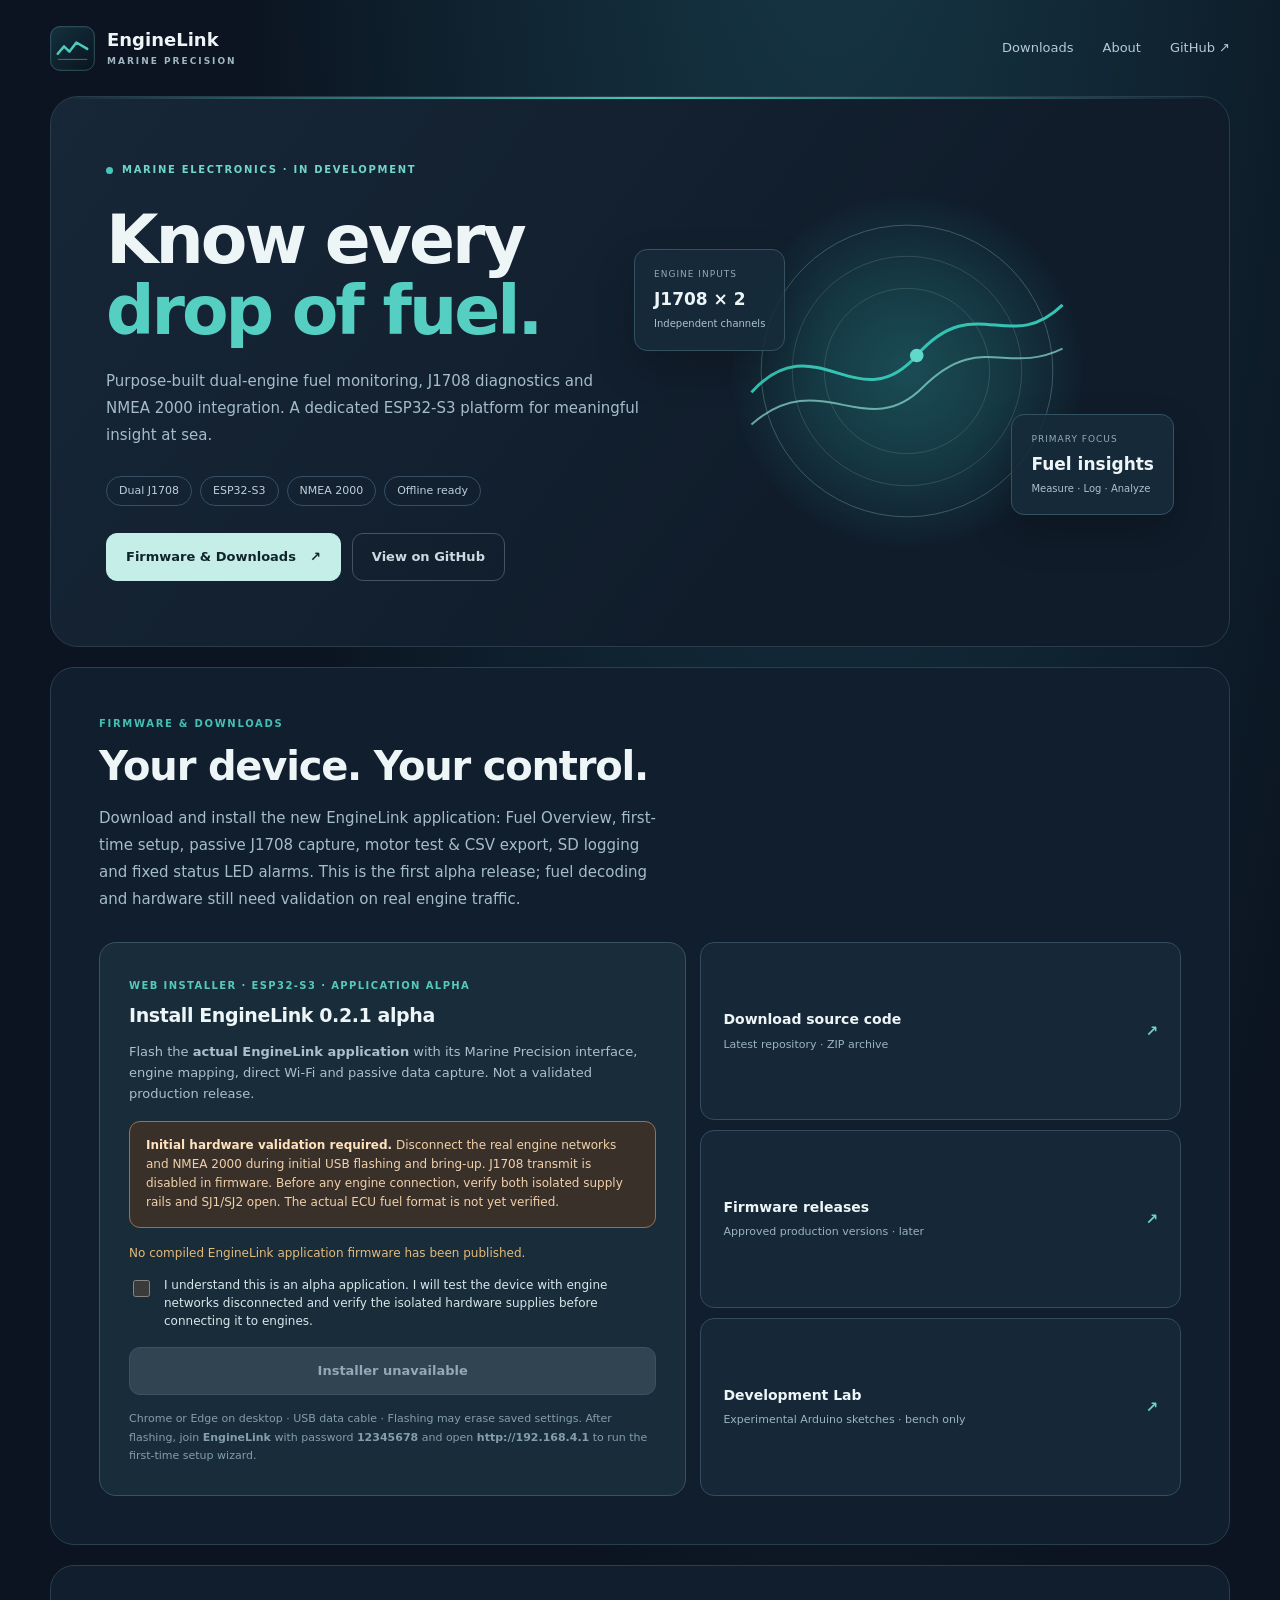
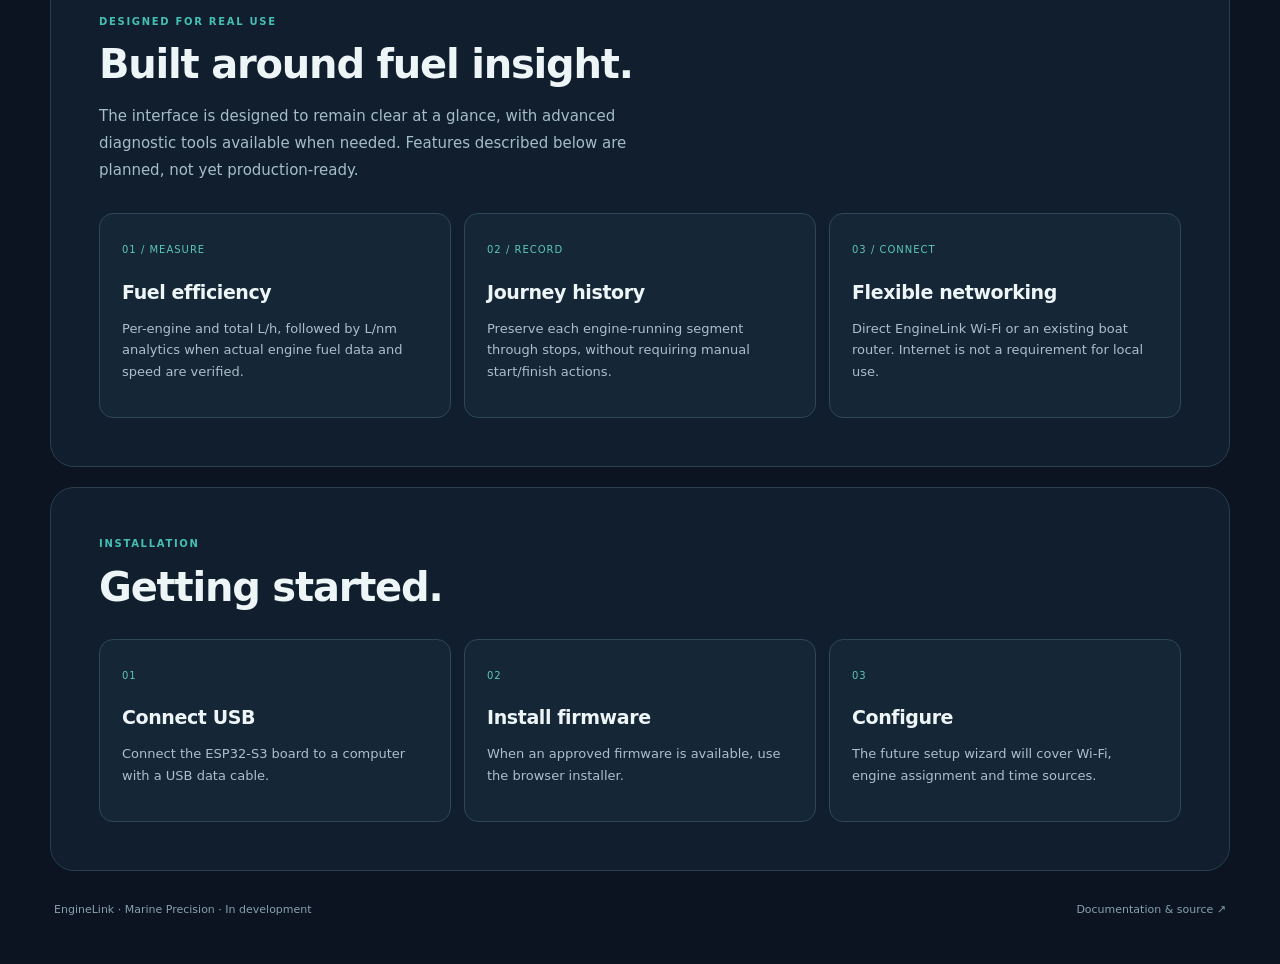
==== site/index.html @ 75b8eb97 "EngineLink 0.2.1-alpha: robustness fixes from code review - PSRAM frame queue (2048) so blocking dow" ====
<!doctype html>
<html lang="en">
<head>
<meta charset="utf-8"><meta name="viewport" content="width=device-width,initial-scale=1">
<meta name="theme-color" content="#0b1420"><meta name="description" content="EngineLink firmware downloads, marine fuel monitoring and J1708 diagnostics.">
<title>EngineLink · Firmware Downloads</title>
<link rel="icon" type="image/svg+xml" href="assets/enginelink-mark.svg">
<link rel="stylesheet" href="styles.css"><script src="app.js" defer></script>
</head>
<body><div class="shell">
<header><a class="brand" href="#home"><img src="assets/enginelink-mark.svg" alt=""><span>EngineLink<small>MARINE PRECISION</small></span></a><nav><a href="#downloads">Downloads</a><a href="#about">About</a><a href="https://github.com/Kaelor9/EngineLink">GitHub ↗</a></nav></header>
<main id="home">
<section class="hero"><div><div class="eyebrow"><span class="dot"></span> MARINE ELECTRONICS · IN DEVELOPMENT</div><h1>Know every<br><em>drop of fuel.</em></h1><p class="lede">Purpose-built dual-engine fuel monitoring, J1708 diagnostics and NMEA 2000 integration. A dedicated ESP32-S3 platform for meaningful insight at sea.</p><div class="pills"><span>Dual J1708</span><span>ESP32-S3</span><span>NMEA 2000</span><span>Offline ready</span></div><div class="actions"><a class="btn primary" href="#downloads">Firmware & Downloads <span>↗</span></a><a class="btn ghost" href="https://github.com/Kaelor9/EngineLink">View on GitHub</a></div></div><div class="visual" aria-hidden="true"><div class="orb"><svg viewBox="0 0 360 360"><circle cx="180" cy="180" r="150" fill="none" stroke="#3e5c67" stroke-width="1"/><circle cx="180" cy="180" r="118" fill="none" stroke="#344f58" stroke-width="1"/><circle cx="180" cy="180" r="85" fill="none" stroke="#34555b" stroke-width="1"/><path d="M20 202 C85 130 130 232 190 164 S285 165 340 112" fill="none" stroke="#35c4b3" stroke-width="3"/><path d="M20 235 C90 173 138 255 196 197 S282 185 340 157" fill="none" stroke="#8edfd2" stroke-width="2" opacity=".7"/><circle cx="190" cy="164" r="7" fill="#61d9ca"/></svg></div><div class="float left"><small>ENGINE INPUTS</small><b>J1708 × 2</b><span>Independent channels</span></div><div class="float right"><small>PRIMARY FOCUS</small><b>Fuel insights</b><span>Measure · Log · Analyze</span></div></div></section>
<section class="panel" id="downloads"><div class="eyebrow plain">FIRMWARE & DOWNLOADS</div><h2>Your device. Your control.</h2><p class="sectiondesc">Download and install the new EngineLink application: Fuel Overview, first-time setup, passive J1708 capture, motor test &amp; CSV export, SD logging and fixed status LED alarms. This is the first alpha release; fuel decoding and hardware still need validation on real engine traffic.</p>
<div class="downloadgrid"><div class="installer"><span class="tiny">WEB INSTALLER · ESP32-S3 · APPLICATION ALPHA</span><h3>Install EngineLink 0.2.1 alpha</h3><p>Flash the <strong>actual EngineLink application</strong> with its Marine Precision interface, engine mapping, direct Wi-Fi and passive data capture. Not a validated production release.</p><div class="warning" role="note"><b>Initial hardware validation required.</b> Disconnect the real engine networks and NMEA 2000 during initial USB flashing and bring-up. J1708 transmit is disabled in firmware. Before any engine connection, verify both isolated supply rails and SJ1/SJ2 open. The actual ECU fuel format is not yet verified.</div><div id="release-status" class="status" role="status">Checking EngineLink application build...</div><label class="confirm"><input type="checkbox" id="accept-risk"><span>I understand this is an alpha application. I will test the device with engine networks disconnected and verify the isolated hardware supplies before connecting it to engines.</span></label><div id="installer-wait"><button class="btn disabled" disabled>Preparing installer</button></div><div id="installer-ready" hidden></div><small class="hint">Chrome or Edge on desktop · USB data cable · Flashing may erase saved settings. After flashing, join <b>EngineLink</b> with password <b>12345678</b> and open <b>http://192.168.4.1</b> to run the first-time setup wizard.</small></div>
<div class="links"><a href="https://github.com/Kaelor9/EngineLink/archive/refs/heads/main.zip"><span><b>Download source code</b><small>Latest repository · ZIP archive</small></span><strong>↗</strong></a><a href="https://github.com/Kaelor9/EngineLink/releases"><span><b>Firmware releases</b><small>Approved production versions · later</small></span><strong>↗</strong></a><a href="https://github.com/Kaelor9/EngineLink/tree/main/experiments"><span><b>Development Lab</b><small>Experimental Arduino sketches · bench only</small></span><strong>↗</strong></a></div></div></section>
<section class="panel" id="about"><div class="eyebrow plain">DESIGNED FOR REAL USE</div><h2>Built around fuel insight.</h2><p class="sectiondesc">The interface is designed to remain clear at a glance, with advanced diagnostic tools available when needed. Features described below are planned, not yet production-ready.</p><div class="cards"><article><small>01 / MEASURE</small><h3>Fuel efficiency</h3><p>Per-engine and total L/h, followed by L/nm analytics when actual engine fuel data and speed are verified.</p></article><article><small>02 / RECORD</small><h3>Journey history</h3><p>Preserve each engine-running segment through stops, without requiring manual start/finish actions.</p></article><article><small>03 / CONNECT</small><h3>Flexible networking</h3><p>Direct EngineLink Wi-Fi or an existing boat router. Internet is not a requirement for local use.</p></article></div></section>
<section class="panel"><div class="eyebrow plain">INSTALLATION</div><h2>Getting started.</h2><div class="cards"><article><small>01</small><h3>Connect USB</h3><p>Connect the ESP32-S3 board to a computer with a USB data cable.</p></article><article><small>02</small><h3>Install firmware</h3><p>When an approved firmware is available, use the browser installer.</p></article><article><small>03</small><h3>Configure</h3><p>The future setup wizard will cover Wi-Fi, engine assignment and time sources.</p></article></div></section>
</main><footer><span>EngineLink · Marine Precision · In development</span><a href="https://github.com/Kaelor9/EngineLink">Documentation & source ↗</a></footer></div></body></html>
---- site/styles.css ----
:root{color-scheme:dark;--bg:#0b1420;--panel:#142333;--panel2:#17293a;--line:#2a4151;--text:#edf5f7;--dim:#9fb7c3;--teal:#45c8bb}*{box-sizing:border-box}html{scroll-behavior:smooth}body{margin:0;background:radial-gradient(ellipse at 65% -18%,#173a49 0%,transparent 52%),var(--bg);font:15px/1.65 Inter,ui-sans-serif,system-ui,-apple-system,"Segoe UI",Arial,sans-serif;color:var(--text);-webkit-font-smoothing:antialiased}a{color:inherit;text-decoration:none}button{font:inherit}.shell{width:min(1180px,calc(100% - 40px));margin:auto}header{height:96px;display:flex;align-items:center;justify-content:space-between;gap:20px}.brand{display:flex;align-items:center;gap:12px;font-size:18px;font-weight:750;line-height:1.25}.brand img{height:45px;width:45px}.brand small{display:block;color:var(--dim);font-size:9px;letter-spacing:2px;font-weight:600;margin-top:4px}nav{display:flex;gap:29px;color:#b7cad3;font-size:13px}nav a:hover,footer a:hover{color:var(--teal)}.hero{display:grid;grid-template-columns:1fr 1fr;align-items:center;min-height:530px;padding:65px 55px;background:linear-gradient(127deg,#172738 0%,#101c2a 66%);border:1px solid #2a3c4b;border-radius:28px;overflow:hidden;position:relative}.hero:before{content:"";position:absolute;inset:0 0 auto;height:2px;background:linear-gradient(90deg,transparent,#3ec9ba,transparent)}.eyebrow{font-size:10px;letter-spacing:1.7px;font-weight:700;color:#70d6c8;display:flex;align-items:center;gap:9px}.dot{width:7px;height:7px;border-radius:50%;background:var(--teal)}h1{font-size:clamp(45px,5.3vw,68px);line-height:1.05;letter-spacing:-3px;margin:25px 0 22px;font-weight:750}h1 em{font-style:normal;color:#56cfc3}.lede,.sectiondesc{color:#a5bdc9;max-width:560px;line-height:1.8}.pills{display:flex;flex-wrap:wrap;gap:8px;margin:27px 0}.pills span{border:1px solid #345164;border-radius:20px;padding:5px 12px;font-size:11px;color:#bdd1db}.actions{display:flex;flex-wrap:wrap;gap:11px}.btn{display:inline-flex;align-items:center;justify-content:space-between;gap:14px;min-height:47px;padding:12px 19px;border:1px solid #425362;border-radius:11px;font-size:13px;font-weight:750;background:transparent;cursor:pointer}.btn.primary{background:#c5eee8;border-color:#c5eee8;color:#10252b}.btn.ghost{color:#ccdadf}.btn:hover:not(:disabled){filter:brightness(1.1)}.visual{height:400px;position:relative;display:grid;place-items:center}.orb{height:350px;width:350px;border-radius:50%;background:radial-gradient(circle,#1a4c55 0%,#153944 38%,transparent 73%);display:grid;place-items:center}.orb svg{width:100%}.float{position:absolute;padding:17px 19px;background:#172c3bdc;border:1px solid #355262;border-radius:13px;min-width:150px;box-shadow:0 18px 40px #0003}.float small,.float span,.float b{display:block}.float small{font-size:9px;letter-spacing:1px;color:#8faab6}.float b{font-size:17px;margin:3px 0}.float span{font-size:10px;color:#adc2cb}.float.left{top:78px;left:-6px}.float.right{right:0;bottom:56px}.panel{margin-top:20px;background:#101e2d;border:1px solid #2a3e4e;border-radius:24px;padding:48px}.plain{color:#45bfb5}h2{font-size:clamp(29px,3.5vw,40px);line-height:1.2;letter-spacing:-1.2px;margin:10px 0}h3{font-size:19px;line-height:1.25;margin:7px 0 11px;letter-spacing:-.4px}.sectiondesc{margin-bottom:29px}.downloadgrid{display:grid;grid-template-columns:1.1fr .9fr;gap:14px}.installer,.links{min-width:0}.installer{padding:29px;background:#192c3a;border:1px solid #39525f;border-radius:17px}.installer p,.cards p{color:#abc0ca;font-size:13px}.tiny{font-size:10px;color:#56c9bc;letter-spacing:1.4px;font-weight:700}.status{font-size:12px;color:#e5ba78;margin:23px 0 13px}.status.ready{color:#64d5b8}.btn.disabled{width:100%;justify-content:center;cursor:not-allowed;background:#304452;color:#93a9b5;border-color:#3b5361}.hint{display:block;color:#839eac;margin-top:15px;font-size:11px;line-height:1.7}.links{display:grid;grid-template-rows:repeat(3,1fr);gap:10px}.links a{display:flex;justify-content:space-between;align-items:center;gap:14px;border:1px solid #344c5e;background:#162737;padding:18px 22px;border-radius:14px}.links a:hover{border-color:#55c6b9}.links b,.links small{display:block}.links b{font-size:14px}.links small{font-size:11px;color:#9ab4c2;margin-top:4px}.links strong{color:#6bd4c4}.cards{display:grid;grid-template-columns:repeat(3,1fr);gap:13px;margin-top:28px}.cards article{border:1px solid #2e4858;background:#152636;border-radius:14px;padding:22px}.cards small{font-size:10px;letter-spacing:1px;color:#5ac7bc}.cards h3{margin-top:20px}footer{display:flex;justify-content:space-between;padding:30px 4px 45px;gap:16px;font-size:11px;color:#86a2b0}esp-web-install-button{display:block}esp-web-install-button button{width:100%;border:0;border-radius:11px;padding:15px;background:#b9eae2;color:#0f2730;font-weight:750;font-size:14px;cursor:pointer}[hidden]{display:none!important}@media(max-width:920px){.hero{padding:40px 32px}.visual{height:320px}.orb{width:270px;height:270px}.float{padding:12px;min-width:135px}.float.left{left:0}.float.right{right:-12px}.downloadgrid{grid-template-columns:1fr}}@media(max-width:650px){.shell{width:min(100% - 24px,1180px)}header{height:80px}.brand{font-size:15px}.brand img{width:39px;height:39px}nav{gap:12px}nav a{font-size:11px}nav a:first-child{display:none}.hero{grid-template-columns:1fr;padding:29px 23px;min-height:unset}.hero h1{font-size:48px;letter-spacing:-2px}.hero .visual{order:-1;height:232px}.orb{width:238px;height:238px}.float{min-width:118px}.float small{font-size:7px}.float b{font-size:13px}.float span{font-size:9px}.float.left{top:20px}.float.right{bottom:15px}.panel{padding:27px 21px}.cards{grid-template-columns:1fr}.installer{padding:21px}footer{flex-direction:column}.sectiondesc{font-size:14px}}@media(prefers-reduced-motion:reduce){html{scroll-behavior:auto}}
.warning{margin:16px 0;padding:14px 16px;border-radius:11px;border:1px solid #9c714a;background:#3a302a;color:#f0d1aa;font-size:12px;line-height:1.6}.warning b{color:#ffe3bf}.confirm{display:flex;align-items:flex-start;gap:11px;margin:13px 0 17px;font-size:12px;color:#d8e7ea;line-height:1.5;cursor:pointer}.confirm input{margin-top:4px;accent-color:#40c8b8;width:17px;height:17px;flex:none}.confirm:focus-within{outline:2px solid #55d4c6;outline-offset:3px;border-radius:4px}.status{margin:15px 0 10px}
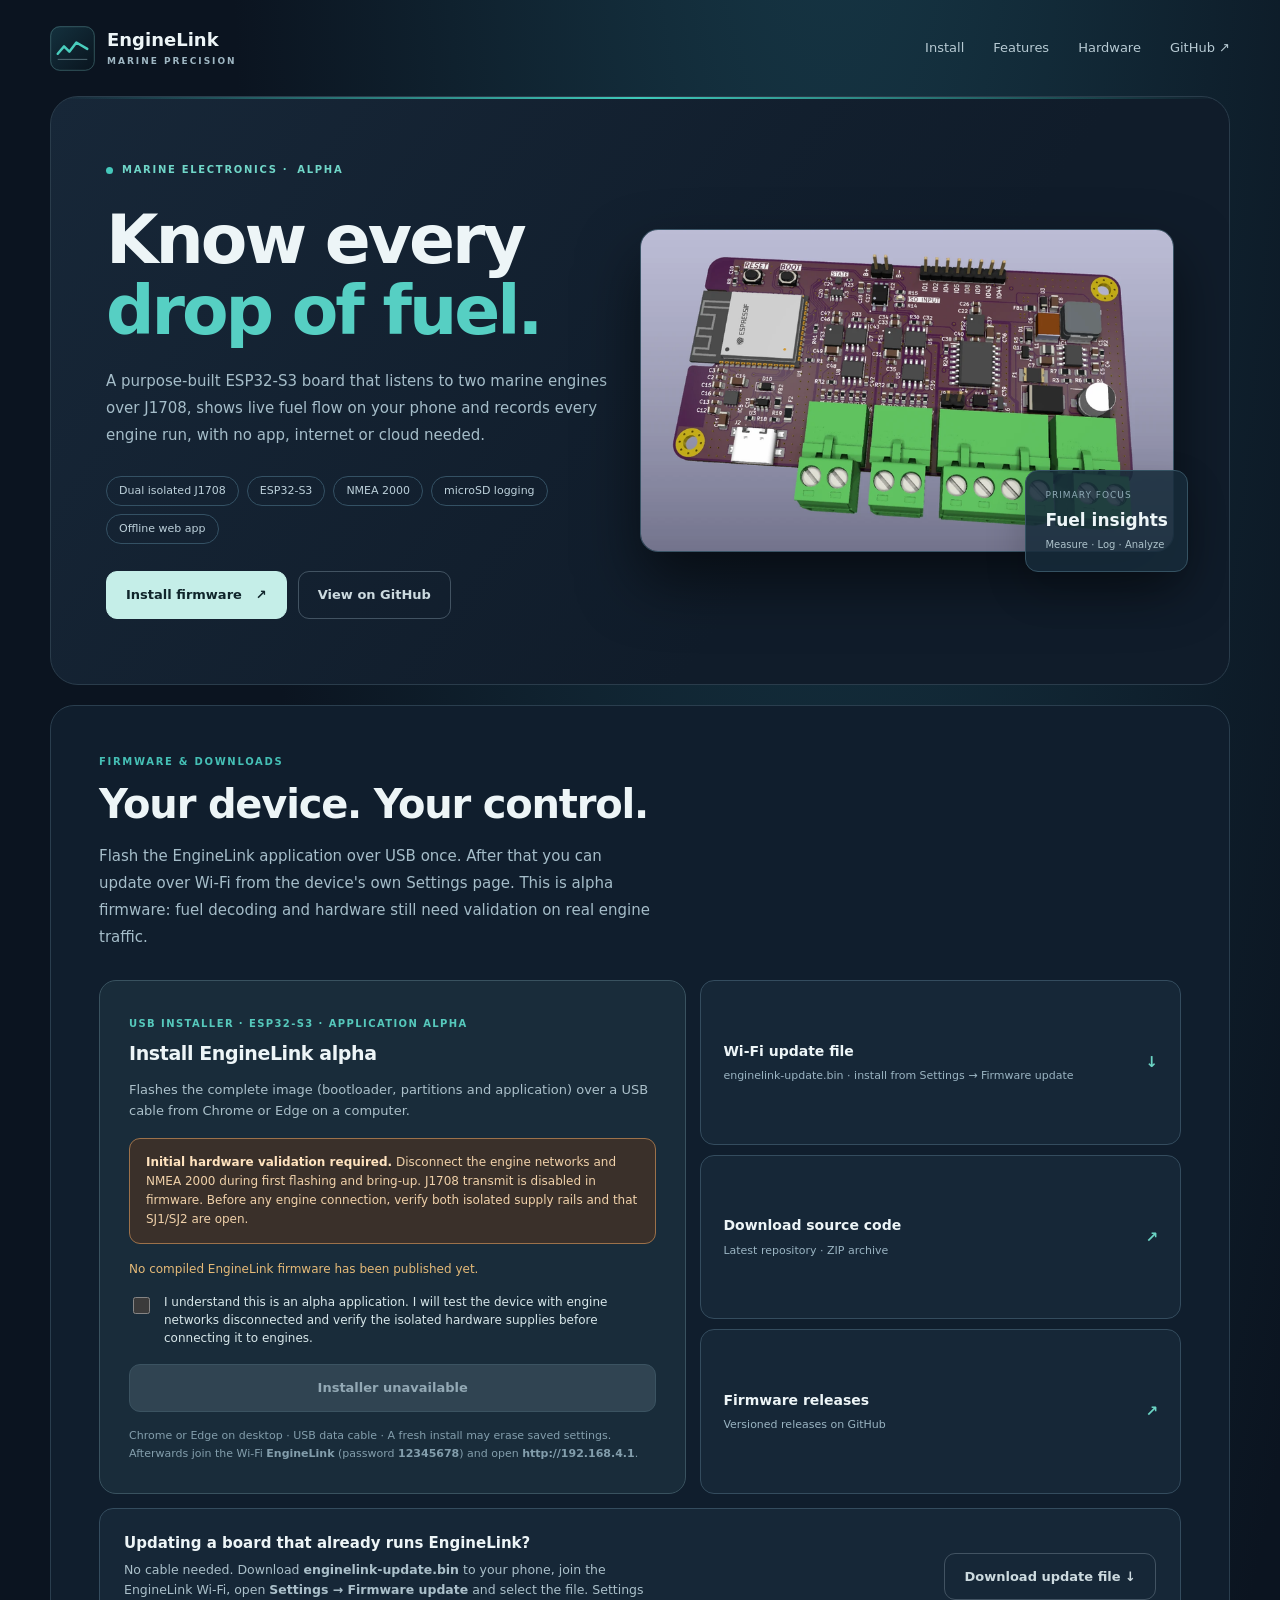
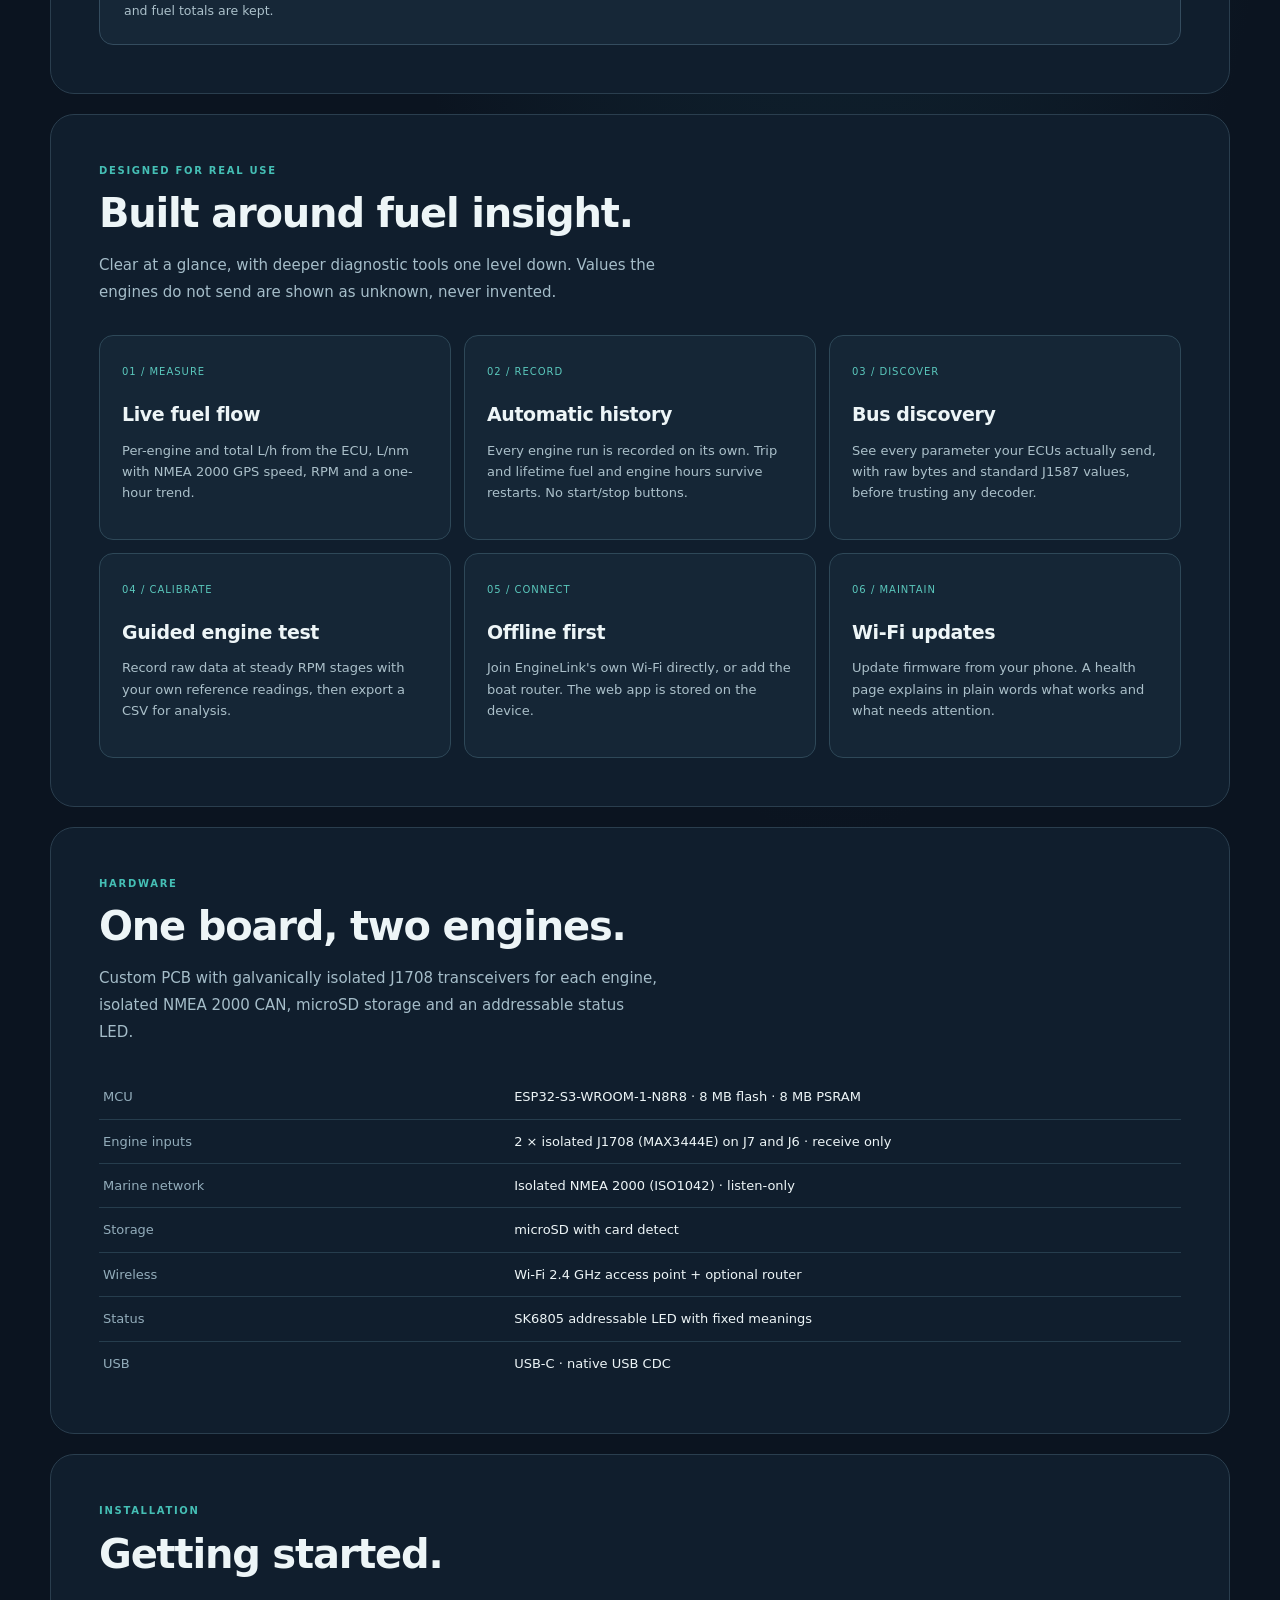
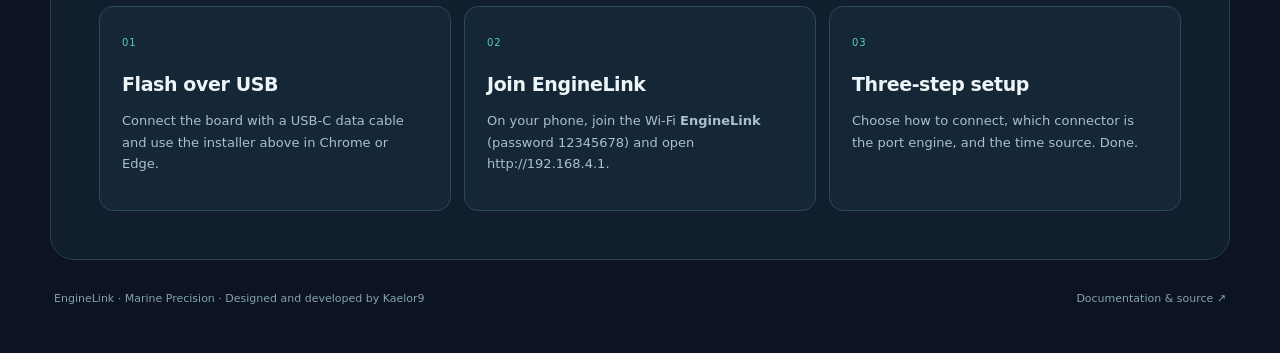
==== commit 1ad575d5: "EngineLink 0.3.0-alpha: new web app, Wi-Fi updates, installer and README redesign Firmware - Drop id" ====
--- a/site/index.html
+++ b/site/index.html
@@ -1,19 +1,35 @@
 <!doctype html>
 <html lang="en">
 <head>
-<meta charset="utf-8"><meta name="viewport" content="width=device-width,initial-scale=1">
-<meta name="theme-color" content="#0b1420"><meta name="description" content="EngineLink firmware downloads, marine fuel monitoring and J1708 diagnostics.">
-<title>EngineLink · Firmware Downloads</title>
+<meta charset="utf-8"><meta name="viewport" content="width=device-width,initial-scale=1,viewport-fit=cover">
+<meta name="theme-color" content="#0b1420"><meta name="description" content="EngineLink: dual-engine marine fuel monitoring on a custom ESP32-S3 board. Install the firmware from your browser.">
+<title>EngineLink · Firmware Installer</title>
 <link rel="icon" type="image/svg+xml" href="assets/enginelink-mark.svg">
-<link rel="stylesheet" href="styles.css"><script src="app.js" defer></script>
+<link rel="stylesheet" href="styles.css?v=__VERSION__"><script src="app.js?v=__VERSION__" defer></script>
 </head>
 <body><div class="shell">
-<header><a class="brand" href="#home"><img src="assets/enginelink-mark.svg" alt=""><span>EngineLink<small>MARINE PRECISION</small></span></a><nav><a href="#downloads">Downloads</a><a href="#about">About</a><a href="https://github.com/Kaelor9/EngineLink">GitHub ↗</a></nav></header>
+<header><a class="brand" href="#home"><img src="assets/enginelink-mark.svg" alt=""><span>EngineLink<small>MARINE PRECISION</small></span></a><nav><a href="#downloads">Install</a><a href="#features">Features</a><a href="#hardware">Hardware</a><a href="https://github.com/Kaelor9/EngineLink">GitHub ↗</a></nav></header>
 <main id="home">
-<section class="hero"><div><div class="eyebrow"><span class="dot"></span> MARINE ELECTRONICS · IN DEVELOPMENT</div><h1>Know every<br><em>drop of fuel.</em></h1><p class="lede">Purpose-built dual-engine fuel monitoring, J1708 diagnostics and NMEA 2000 integration. A dedicated ESP32-S3 platform for meaningful insight at sea.</p><div class="pills"><span>Dual J1708</span><span>ESP32-S3</span><span>NMEA 2000</span><span>Offline ready</span></div><div class="actions"><a class="btn primary" href="#downloads">Firmware & Downloads <span>↗</span></a><a class="btn ghost" href="https://github.com/Kaelor9/EngineLink">View on GitHub</a></div></div><div class="visual" aria-hidden="true"><div class="orb"><svg viewBox="0 0 360 360"><circle cx="180" cy="180" r="150" fill="none" stroke="#3e5c67" stroke-width="1"/><circle cx="180" cy="180" r="118" fill="none" stroke="#344f58" stroke-width="1"/><circle cx="180" cy="180" r="85" fill="none" stroke="#34555b" stroke-width="1"/><path d="M20 202 C85 130 130 232 190 164 S285 165 340 112" fill="none" stroke="#35c4b3" stroke-width="3"/><path d="M20 235 C90 173 138 255 196 197 S282 185 340 157" fill="none" stroke="#8edfd2" stroke-width="2" opacity=".7"/><circle cx="190" cy="164" r="7" fill="#61d9ca"/></svg></div><div class="float left"><small>ENGINE INPUTS</small><b>J1708 × 2</b><span>Independent channels</span></div><div class="float right"><small>PRIMARY FOCUS</small><b>Fuel insights</b><span>Measure · Log · Analyze</span></div></div></section>
-<section class="panel" id="downloads"><div class="eyebrow plain">FIRMWARE & DOWNLOADS</div><h2>Your device. Your control.</h2><p class="sectiondesc">Download and install the new EngineLink application: Fuel Overview, first-time setup, passive J1708 capture, motor test &amp; CSV export, SD logging and fixed status LED alarms. This is the first alpha release; fuel decoding and hardware still need validation on real engine traffic.</p>
-<div class="downloadgrid"><div class="installer"><span class="tiny">WEB INSTALLER · ESP32-S3 · APPLICATION ALPHA</span><h3>Install EngineLink 0.2.1 alpha</h3><p>Flash the <strong>actual EngineLink application</strong> with its Marine Precision interface, engine mapping, direct Wi-Fi and passive data capture. Not a validated production release.</p><div class="warning" role="note"><b>Initial hardware validation required.</b> Disconnect the real engine networks and NMEA 2000 during initial USB flashing and bring-up. J1708 transmit is disabled in firmware. Before any engine connection, verify both isolated supply rails and SJ1/SJ2 open. The actual ECU fuel format is not yet verified.</div><div id="release-status" class="status" role="status">Checking EngineLink application build...</div><label class="confirm"><input type="checkbox" id="accept-risk"><span>I understand this is an alpha application. I will test the device with engine networks disconnected and verify the isolated hardware supplies before connecting it to engines.</span></label><div id="installer-wait"><button class="btn disabled" disabled>Preparing installer</button></div><div id="installer-ready" hidden></div><small class="hint">Chrome or Edge on desktop · USB data cable · Flashing may erase saved settings. After flashing, join <b>EngineLink</b> with password <b>12345678</b> and open <b>http://192.168.4.1</b> to run the first-time setup wizard.</small></div>
-<div class="links"><a href="https://github.com/Kaelor9/EngineLink/archive/refs/heads/main.zip"><span><b>Download source code</b><small>Latest repository · ZIP archive</small></span><strong>↗</strong></a><a href="https://github.com/Kaelor9/EngineLink/releases"><span><b>Firmware releases</b><small>Approved production versions · later</small></span><strong>↗</strong></a><a href="https://github.com/Kaelor9/EngineLink/tree/main/experiments"><span><b>Development Lab</b><small>Experimental Arduino sketches · bench only</small></span><strong>↗</strong></a></div></div></section>
-<section class="panel" id="about"><div class="eyebrow plain">DESIGNED FOR REAL USE</div><h2>Built around fuel insight.</h2><p class="sectiondesc">The interface is designed to remain clear at a glance, with advanced diagnostic tools available when needed. Features described below are planned, not yet production-ready.</p><div class="cards"><article><small>01 / MEASURE</small><h3>Fuel efficiency</h3><p>Per-engine and total L/h, followed by L/nm analytics when actual engine fuel data and speed are verified.</p></article><article><small>02 / RECORD</small><h3>Journey history</h3><p>Preserve each engine-running segment through stops, without requiring manual start/finish actions.</p></article><article><small>03 / CONNECT</small><h3>Flexible networking</h3><p>Direct EngineLink Wi-Fi or an existing boat router. Internet is not a requirement for local use.</p></article></div></section>
-<section class="panel"><div class="eyebrow plain">INSTALLATION</div><h2>Getting started.</h2><div class="cards"><article><small>01</small><h3>Connect USB</h3><p>Connect the ESP32-S3 board to a computer with a USB data cable.</p></article><article><small>02</small><h3>Install firmware</h3><p>When an approved firmware is available, use the browser installer.</p></article><article><small>03</small><h3>Configure</h3><p>The future setup wizard will cover Wi-Fi, engine assignment and time sources.</p></article></div></section>
-</main><footer><span>EngineLink · Marine Precision · In development</span><a href="https://github.com/Kaelor9/EngineLink">Documentation & source ↗</a></footer></div></body></html>+<section class="hero"><div><div class="eyebrow"><span class="dot"></span> MARINE ELECTRONICS · <span data-version>ALPHA</span></div><h1>Know every<br><em>drop of fuel.</em></h1><p class="lede">A purpose-built ESP32-S3 board that listens to two marine engines over J1708, shows live fuel flow on your phone and records every engine run, with no app, internet or cloud needed.</p><div class="pills"><span>Dual isolated J1708</span><span>ESP32-S3</span><span>NMEA 2000</span><span>microSD logging</span><span>Offline web app</span></div><div class="actions"><a class="btn primary" href="#downloads">Install firmware <span>↗</span></a><a class="btn ghost" href="https://github.com/Kaelor9/EngineLink">View on GitHub</a></div></div>
+<div class="board"><img src="assets/board-3d.png" alt="EngineLink printed circuit board with ESP32-S3 module and screw terminals" width="800" height="482"><div class="float right"><small>PRIMARY FOCUS</small><b>Fuel insights</b><span>Measure · Log · Analyze</span></div></div></section>
+
+<section class="panel" id="downloads"><div class="eyebrow plain">FIRMWARE &amp; DOWNLOADS</div><h2>Your device. Your control.</h2><p class="sectiondesc">Flash the EngineLink application over USB once. After that you can update over Wi-Fi from the device's own Settings page. This is alpha firmware: fuel decoding and hardware still need validation on real engine traffic.</p>
+<div class="downloadgrid"><div class="installer"><span class="tiny">USB INSTALLER · ESP32-S3 · APPLICATION ALPHA</span><h3>Install EngineLink <span data-version>alpha</span></h3><p>Flashes the complete image (bootloader, partitions and application) over a USB cable from Chrome or Edge on a computer.</p><div class="warning" role="note"><b>Initial hardware validation required.</b> Disconnect the engine networks and NMEA 2000 during first flashing and bring-up. J1708 transmit is disabled in firmware. Before any engine connection, verify both isolated supply rails and that SJ1/SJ2 are open.</div><div id="release-status" class="status" role="status">Checking EngineLink build…</div><label class="confirm"><input type="checkbox" id="accept-risk"><span>I understand this is an alpha application. I will test the device with engine networks disconnected and verify the isolated hardware supplies before connecting it to engines.</span></label><div id="installer-wait"><button class="btn disabled" disabled>Preparing installer</button></div><div id="installer-ready" hidden></div><small class="hint">Chrome or Edge on desktop · USB data cable · A fresh install may erase saved settings. Afterwards join the Wi-Fi <b>EngineLink</b> (password <b>12345678</b>) and open <b>http://192.168.4.1</b>.</small></div>
+<div class="links"><a href="enginelink-update.bin" download id="ota-link"><span><b>Wi-Fi update file</b><small id="ota-info">enginelink-update.bin · install from Settings → Firmware update</small></span><strong>↓</strong></a><a href="https://github.com/Kaelor9/EngineLink/archive/refs/heads/main.zip"><span><b>Download source code</b><small>Latest repository · ZIP archive</small></span><strong>↗</strong></a><a href="https://github.com/Kaelor9/EngineLink/releases"><span><b>Firmware releases</b><small>Versioned releases on GitHub</small></span><strong>↗</strong></a></div></div>
+<div class="updatecard"><div><b>Updating a board that already runs EngineLink?</b><p>No cable needed. Download <b>enginelink-update.bin</b> to your phone, join the EngineLink Wi-Fi, open <b>Settings → Firmware update</b> and select the file. Settings and fuel totals are kept.</p></div><a class="btn ghost" href="enginelink-update.bin" download>Download update file ↓</a></div></section>
+
+<section class="panel" id="features"><div class="eyebrow plain">DESIGNED FOR REAL USE</div><h2>Built around fuel insight.</h2><p class="sectiondesc">Clear at a glance, with deeper diagnostic tools one level down. Values the engines do not send are shown as unknown, never invented.</p>
+<div class="cards six">
+<article><small>01 / MEASURE</small><h3>Live fuel flow</h3><p>Per-engine and total L/h from the ECU, L/nm with NMEA 2000 GPS speed, RPM and a one-hour trend.</p></article>
+<article><small>02 / RECORD</small><h3>Automatic history</h3><p>Every engine run is recorded on its own. Trip and lifetime fuel and engine hours survive restarts. No start/stop buttons.</p></article>
+<article><small>03 / DISCOVER</small><h3>Bus discovery</h3><p>See every parameter your ECUs actually send, with raw bytes and standard J1587 values, before trusting any decoder.</p></article>
+<article><small>04 / CALIBRATE</small><h3>Guided engine test</h3><p>Record raw data at steady RPM stages with your own reference readings, then export a CSV for analysis.</p></article>
+<article><small>05 / CONNECT</small><h3>Offline first</h3><p>Join EngineLink's own Wi-Fi directly, or add the boat router. The web app is stored on the device.</p></article>
+<article><small>06 / MAINTAIN</small><h3>Wi-Fi updates</h3><p>Update firmware from your phone. A health page explains in plain words what works and what needs attention.</p></article>
+</div></section>
+
+<section class="panel" id="hardware"><div class="eyebrow plain">HARDWARE</div><h2>One board, two engines.</h2><p class="sectiondesc">Custom PCB with galvanically isolated J1708 transceivers for each engine, isolated NMEA 2000 CAN, microSD storage and an addressable status LED.</p>
+<table class="specs"><tr><td>MCU</td><td>ESP32-S3-WROOM-1-N8R8 · 8 MB flash · 8 MB PSRAM</td></tr><tr><td>Engine inputs</td><td>2 × isolated J1708 (MAX3444E) on J7 and J6 · receive only</td></tr><tr><td>Marine network</td><td>Isolated NMEA 2000 (ISO1042) · listen-only</td></tr><tr><td>Storage</td><td>microSD with card detect</td></tr><tr><td>Wireless</td><td>Wi-Fi 2.4 GHz access point + optional router</td></tr><tr><td>Status</td><td>SK6805 addressable LED with fixed meanings</td></tr><tr><td>USB</td><td>USB-C · native USB CDC</td></tr></table></section>
+
+<section class="panel"><div class="eyebrow plain">INSTALLATION</div><h2>Getting started.</h2><div class="cards"><article><small>01</small><h3>Flash over USB</h3><p>Connect the board with a USB-C data cable and use the installer above in Chrome or Edge.</p></article><article><small>02</small><h3>Join EngineLink</h3><p>On your phone, join the Wi-Fi <b>EngineLink</b> (password 12345678) and open http://192.168.4.1.</p></article><article><small>03</small><h3>Three-step setup</h3><p>Choose how to connect, which connector is the port engine, and the time source. Done.</p></article></div></section>
+</main><footer><span>EngineLink · Marine Precision · Designed and developed by Kaelor9</span><a href="https://github.com/Kaelor9/EngineLink">Documentation &amp; source ↗</a></footer></div></body></html>
--- a/site/styles.css
+++ b/site/styles.css
@@ -1,2 +1,6 @@
 :root{color-scheme:dark;--bg:#0b1420;--panel:#142333;--panel2:#17293a;--line:#2a4151;--text:#edf5f7;--dim:#9fb7c3;--teal:#45c8bb}*{box-sizing:border-box}html{scroll-behavior:smooth}body{margin:0;background:radial-gradient(ellipse at 65% -18%,#173a49 0%,transparent 52%),var(--bg);font:15px/1.65 Inter,ui-sans-serif,system-ui,-apple-system,"Segoe UI",Arial,sans-serif;color:var(--text);-webkit-font-smoothing:antialiased}a{color:inherit;text-decoration:none}button{font:inherit}.shell{width:min(1180px,calc(100% - 40px));margin:auto}header{height:96px;display:flex;align-items:center;justify-content:space-between;gap:20px}.brand{display:flex;align-items:center;gap:12px;font-size:18px;font-weight:750;line-height:1.25}.brand img{height:45px;width:45px}.brand small{display:block;color:var(--dim);font-size:9px;letter-spacing:2px;font-weight:600;margin-top:4px}nav{display:flex;gap:29px;color:#b7cad3;font-size:13px}nav a:hover,footer a:hover{color:var(--teal)}.hero{display:grid;grid-template-columns:1fr 1fr;align-items:center;min-height:530px;padding:65px 55px;background:linear-gradient(127deg,#172738 0%,#101c2a 66%);border:1px solid #2a3c4b;border-radius:28px;overflow:hidden;position:relative}.hero:before{content:"";position:absolute;inset:0 0 auto;height:2px;background:linear-gradient(90deg,transparent,#3ec9ba,transparent)}.eyebrow{font-size:10px;letter-spacing:1.7px;font-weight:700;color:#70d6c8;display:flex;align-items:center;gap:9px}.dot{width:7px;height:7px;border-radius:50%;background:var(--teal)}h1{font-size:clamp(45px,5.3vw,68px);line-height:1.05;letter-spacing:-3px;margin:25px 0 22px;font-weight:750}h1 em{font-style:normal;color:#56cfc3}.lede,.sectiondesc{color:#a5bdc9;max-width:560px;line-height:1.8}.pills{display:flex;flex-wrap:wrap;gap:8px;margin:27px 0}.pills span{border:1px solid #345164;border-radius:20px;padding:5px 12px;font-size:11px;color:#bdd1db}.actions{display:flex;flex-wrap:wrap;gap:11px}.btn{display:inline-flex;align-items:center;justify-content:space-between;gap:14px;min-height:47px;padding:12px 19px;border:1px solid #425362;border-radius:11px;font-size:13px;font-weight:750;background:transparent;cursor:pointer}.btn.primary{background:#c5eee8;border-color:#c5eee8;color:#10252b}.btn.ghost{color:#ccdadf}.btn:hover:not(:disabled){filter:brightness(1.1)}.visual{height:400px;position:relative;display:grid;place-items:center}.orb{height:350px;width:350px;border-radius:50%;background:radial-gradient(circle,#1a4c55 0%,#153944 38%,transparent 73%);display:grid;place-items:center}.orb svg{width:100%}.float{position:absolute;padding:17px 19px;background:#172c3bdc;border:1px solid #355262;border-radius:13px;min-width:150px;box-shadow:0 18px 40px #0003}.float small,.float span,.float b{display:block}.float small{font-size:9px;letter-spacing:1px;color:#8faab6}.float b{font-size:17px;margin:3px 0}.float span{font-size:10px;color:#adc2cb}.float.left{top:78px;left:-6px}.float.right{right:0;bottom:56px}.panel{margin-top:20px;background:#101e2d;border:1px solid #2a3e4e;border-radius:24px;padding:48px}.plain{color:#45bfb5}h2{font-size:clamp(29px,3.5vw,40px);line-height:1.2;letter-spacing:-1.2px;margin:10px 0}h3{font-size:19px;line-height:1.25;margin:7px 0 11px;letter-spacing:-.4px}.sectiondesc{margin-bottom:29px}.downloadgrid{display:grid;grid-template-columns:1.1fr .9fr;gap:14px}.installer,.links{min-width:0}.installer{padding:29px;background:#192c3a;border:1px solid #39525f;border-radius:17px}.installer p,.cards p{color:#abc0ca;font-size:13px}.tiny{font-size:10px;color:#56c9bc;letter-spacing:1.4px;font-weight:700}.status{font-size:12px;color:#e5ba78;margin:23px 0 13px}.status.ready{color:#64d5b8}.btn.disabled{width:100%;justify-content:center;cursor:not-allowed;background:#304452;color:#93a9b5;border-color:#3b5361}.hint{display:block;color:#839eac;margin-top:15px;font-size:11px;line-height:1.7}.links{display:grid;grid-template-rows:repeat(3,1fr);gap:10px}.links a{display:flex;justify-content:space-between;align-items:center;gap:14px;border:1px solid #344c5e;background:#162737;padding:18px 22px;border-radius:14px}.links a:hover{border-color:#55c6b9}.links b,.links small{display:block}.links b{font-size:14px}.links small{font-size:11px;color:#9ab4c2;margin-top:4px}.links strong{color:#6bd4c4}.cards{display:grid;grid-template-columns:repeat(3,1fr);gap:13px;margin-top:28px}.cards article{border:1px solid #2e4858;background:#152636;border-radius:14px;padding:22px}.cards small{font-size:10px;letter-spacing:1px;color:#5ac7bc}.cards h3{margin-top:20px}footer{display:flex;justify-content:space-between;padding:30px 4px 45px;gap:16px;font-size:11px;color:#86a2b0}esp-web-install-button{display:block}esp-web-install-button button{width:100%;border:0;border-radius:11px;padding:15px;background:#b9eae2;color:#0f2730;font-weight:750;font-size:14px;cursor:pointer}[hidden]{display:none!important}@media(max-width:920px){.hero{padding:40px 32px}.visual{height:320px}.orb{width:270px;height:270px}.float{padding:12px;min-width:135px}.float.left{left:0}.float.right{right:-12px}.downloadgrid{grid-template-columns:1fr}}@media(max-width:650px){.shell{width:min(100% - 24px,1180px)}header{height:80px}.brand{font-size:15px}.brand img{width:39px;height:39px}nav{gap:12px}nav a{font-size:11px}nav a:first-child{display:none}.hero{grid-template-columns:1fr;padding:29px 23px;min-height:unset}.hero h1{font-size:48px;letter-spacing:-2px}.hero .visual{order:-1;height:232px}.orb{width:238px;height:238px}.float{min-width:118px}.float small{font-size:7px}.float b{font-size:13px}.float span{font-size:9px}.float.left{top:20px}.float.right{bottom:15px}.panel{padding:27px 21px}.cards{grid-template-columns:1fr}.installer{padding:21px}footer{flex-direction:column}.sectiondesc{font-size:14px}}@media(prefers-reduced-motion:reduce){html{scroll-behavior:auto}}
 .warning{margin:16px 0;padding:14px 16px;border-radius:11px;border:1px solid #9c714a;background:#3a302a;color:#f0d1aa;font-size:12px;line-height:1.6}.warning b{color:#ffe3bf}.confirm{display:flex;align-items:flex-start;gap:11px;margin:13px 0 17px;font-size:12px;color:#d8e7ea;line-height:1.5;cursor:pointer}.confirm input{margin-top:4px;accent-color:#40c8b8;width:17px;height:17px;flex:none}.confirm:focus-within{outline:2px solid #55d4c6;outline-offset:3px;border-radius:4px}.status{margin:15px 0 10px}
+.board{position:relative;display:grid;place-items:center}.board img{width:100%;height:auto;border-radius:18px;border:1px solid #3a5466;box-shadow:0 30px 60px #0008}.board .float.right{right:-14px;bottom:-20px}
+.specs{width:100%;border-collapse:collapse;font-size:13px;margin-top:22px}.specs td{padding:11px 4px;border-bottom:1px solid #263d4d;vertical-align:top}.specs td:first-child{color:#93adbb;width:38%}.specs tr:last-child td{border-bottom:0}
+.updatecard{margin-top:14px;padding:22px 24px;border:1px solid #344c5e;background:#162737;border-radius:14px;display:flex;justify-content:space-between;align-items:center;gap:18px;flex-wrap:wrap}.updatecard p{margin:4px 0 0;color:#abc0ca;font-size:12.5px;max-width:520px}.cards.six{grid-template-columns:repeat(3,1fr)}
+@media(max-width:920px){.board img{width:100%;margin:0}}@media(max-width:650px){.cards.six{grid-template-columns:1fr}.hero .board{order:-1;margin-bottom:22px}.board .float{display:none}.specs td:first-child{width:45%}}
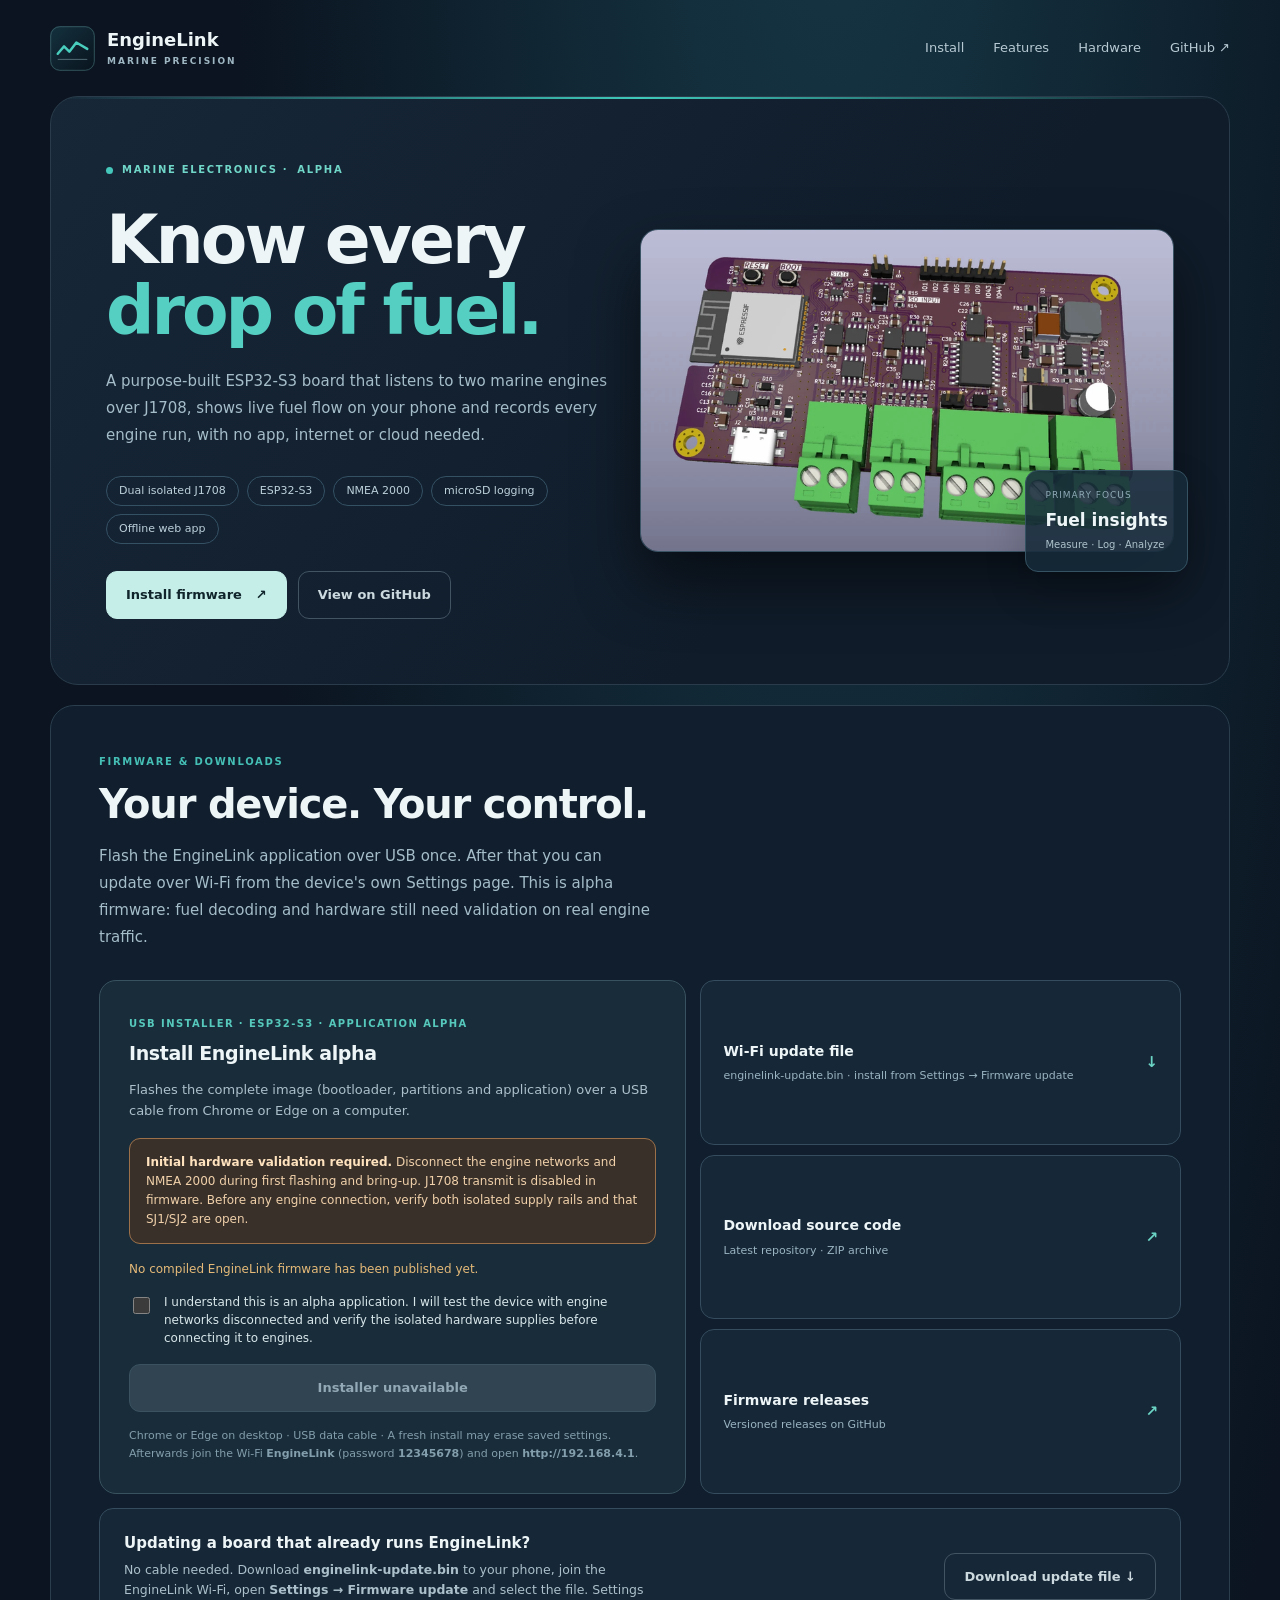
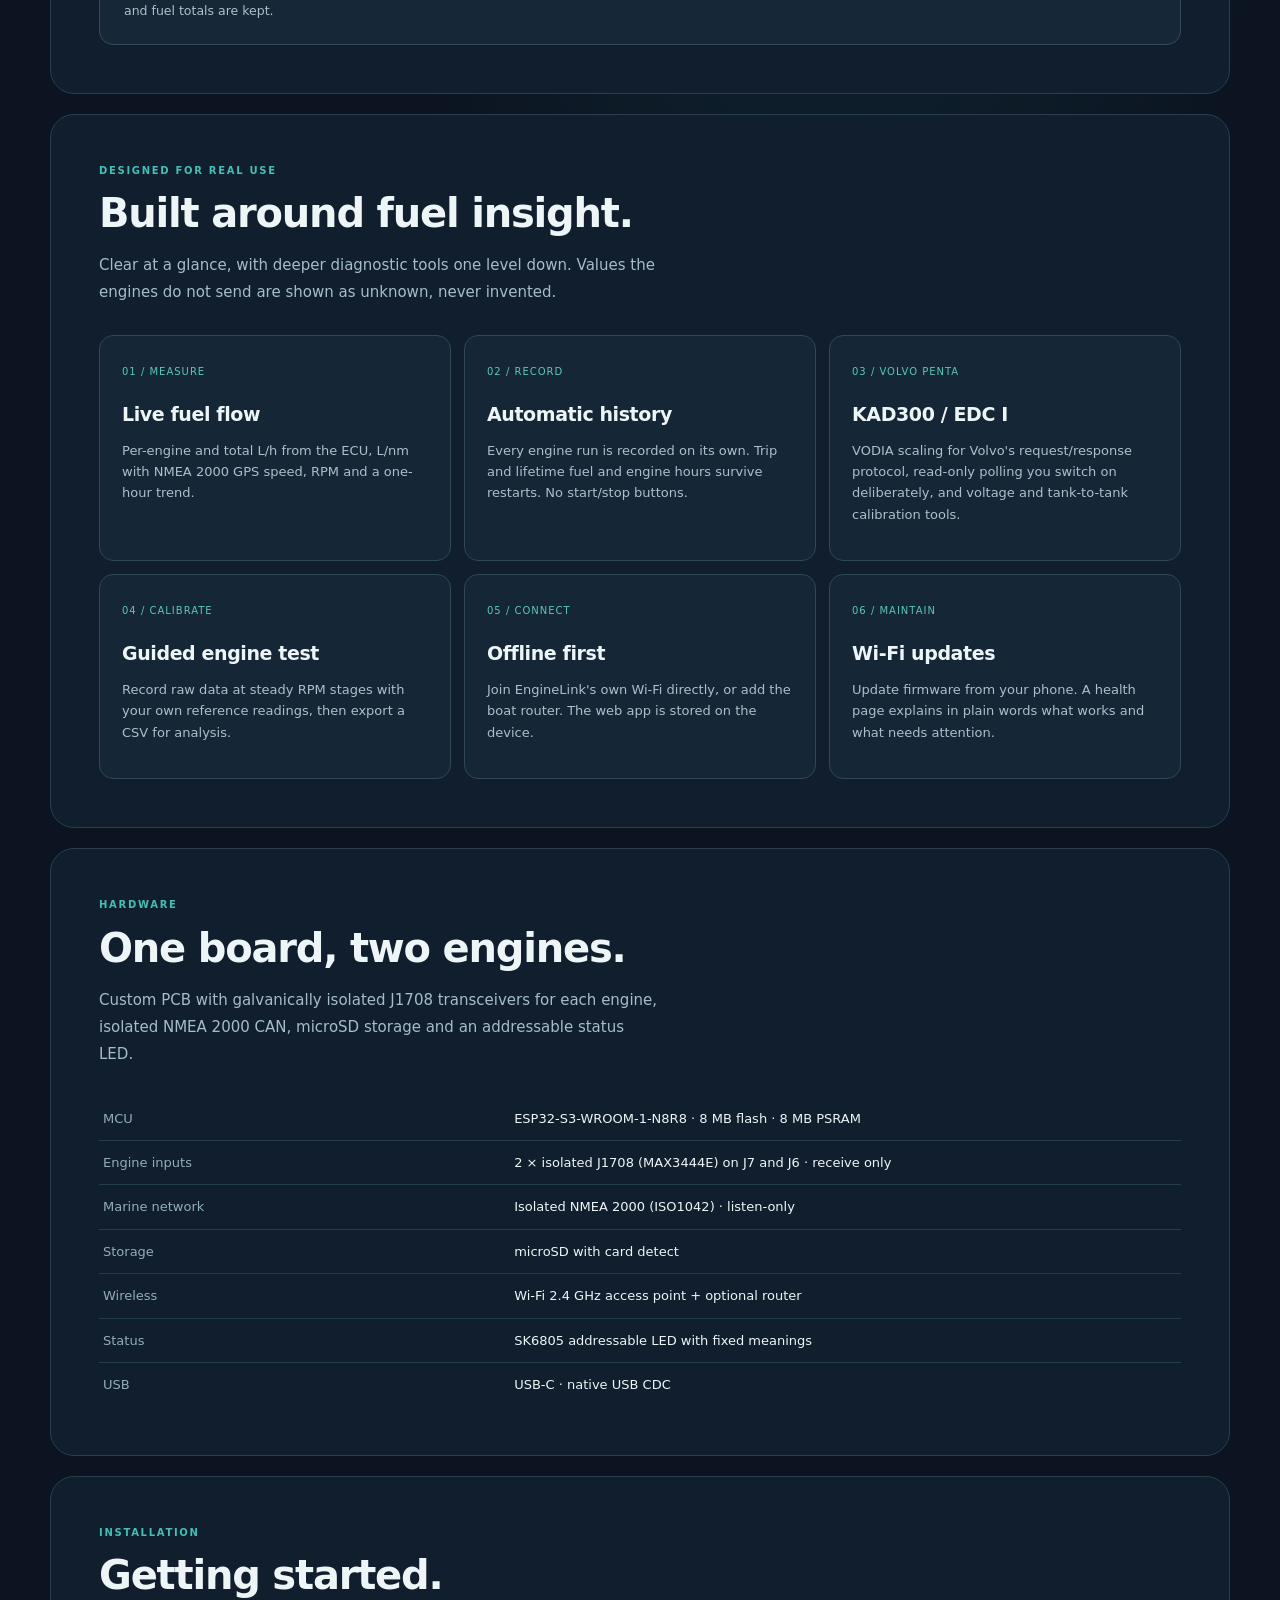
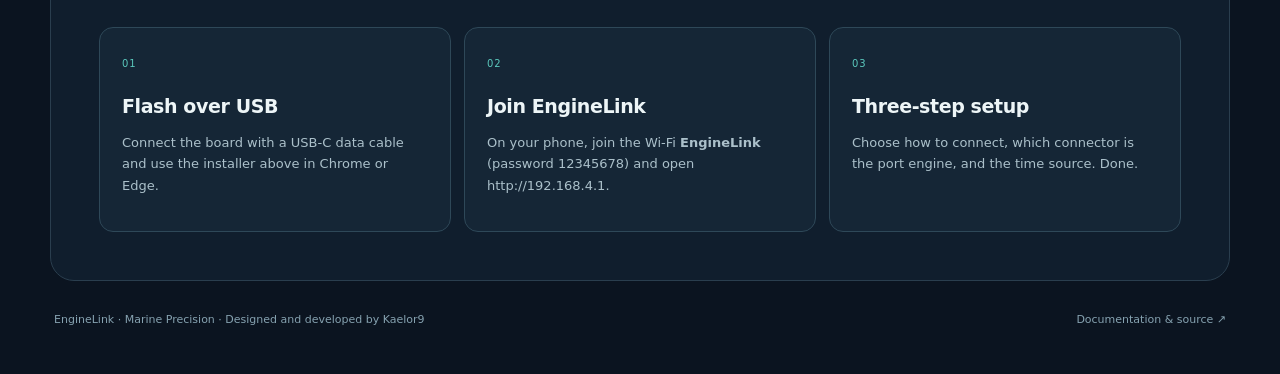
==== commit 7c790a45: "KAD: define kadParam after all types (Arduino prototype placement), robust echo timing, docs Co-Auth" ====
--- a/site/index.html
+++ b/site/index.html
@@ -22,7 +22,7 @@
 <div class="cards six">
 <article><small>01 / MEASURE</small><h3>Live fuel flow</h3><p>Per-engine and total L/h from the ECU, L/nm with NMEA 2000 GPS speed, RPM and a one-hour trend.</p></article>
 <article><small>02 / RECORD</small><h3>Automatic history</h3><p>Every engine run is recorded on its own. Trip and lifetime fuel and engine hours survive restarts. No start/stop buttons.</p></article>
-<article><small>03 / DISCOVER</small><h3>Bus discovery</h3><p>See every parameter your ECUs actually send, with raw bytes and standard J1587 values, before trusting any decoder.</p></article>
+<article><small>03 / VOLVO PENTA</small><h3>KAD300 / EDC I</h3><p>VODIA scaling for Volvo's request/response protocol, read-only polling you switch on deliberately, and voltage and tank-to-tank calibration tools.</p></article>
 <article><small>04 / CALIBRATE</small><h3>Guided engine test</h3><p>Record raw data at steady RPM stages with your own reference readings, then export a CSV for analysis.</p></article>
 <article><small>05 / CONNECT</small><h3>Offline first</h3><p>Join EngineLink's own Wi-Fi directly, or add the boat router. The web app is stored on the device.</p></article>
 <article><small>06 / MAINTAIN</small><h3>Wi-Fi updates</h3><p>Update firmware from your phone. A health page explains in plain words what works and what needs attention.</p></article>
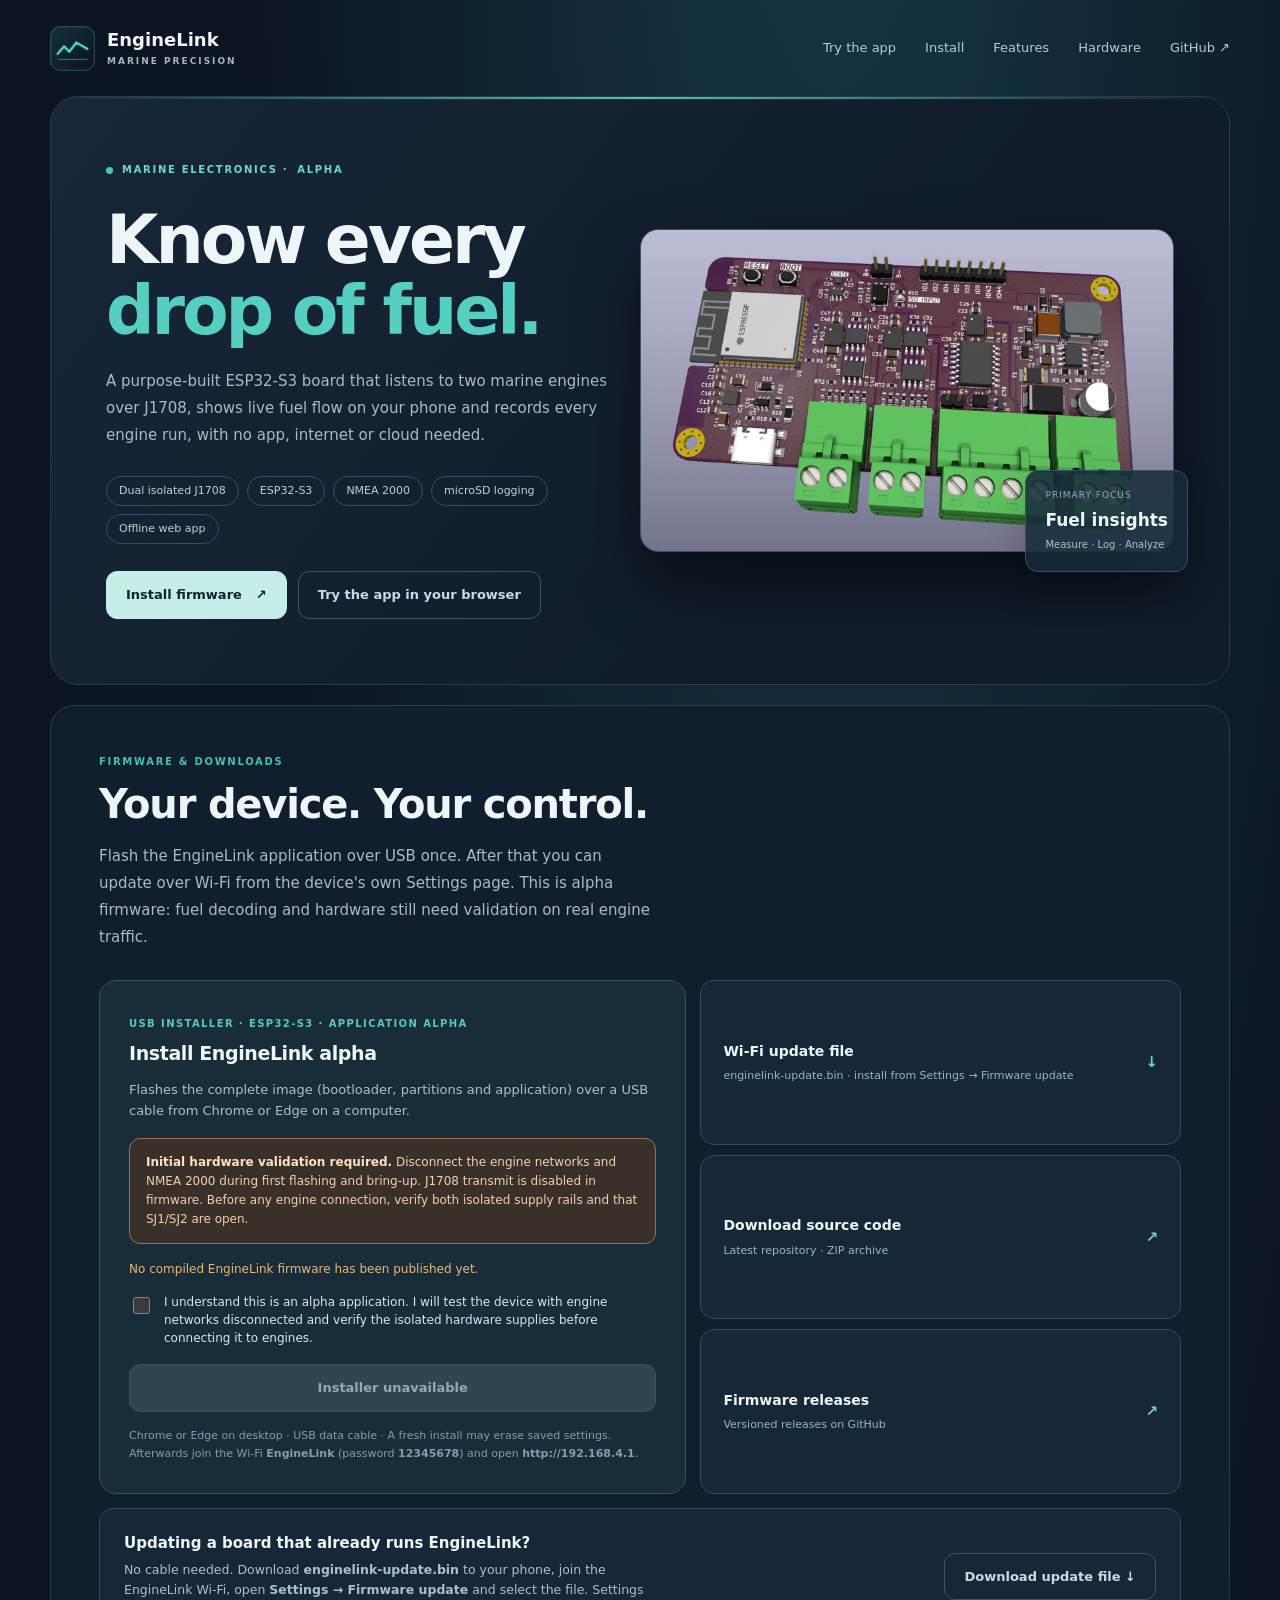
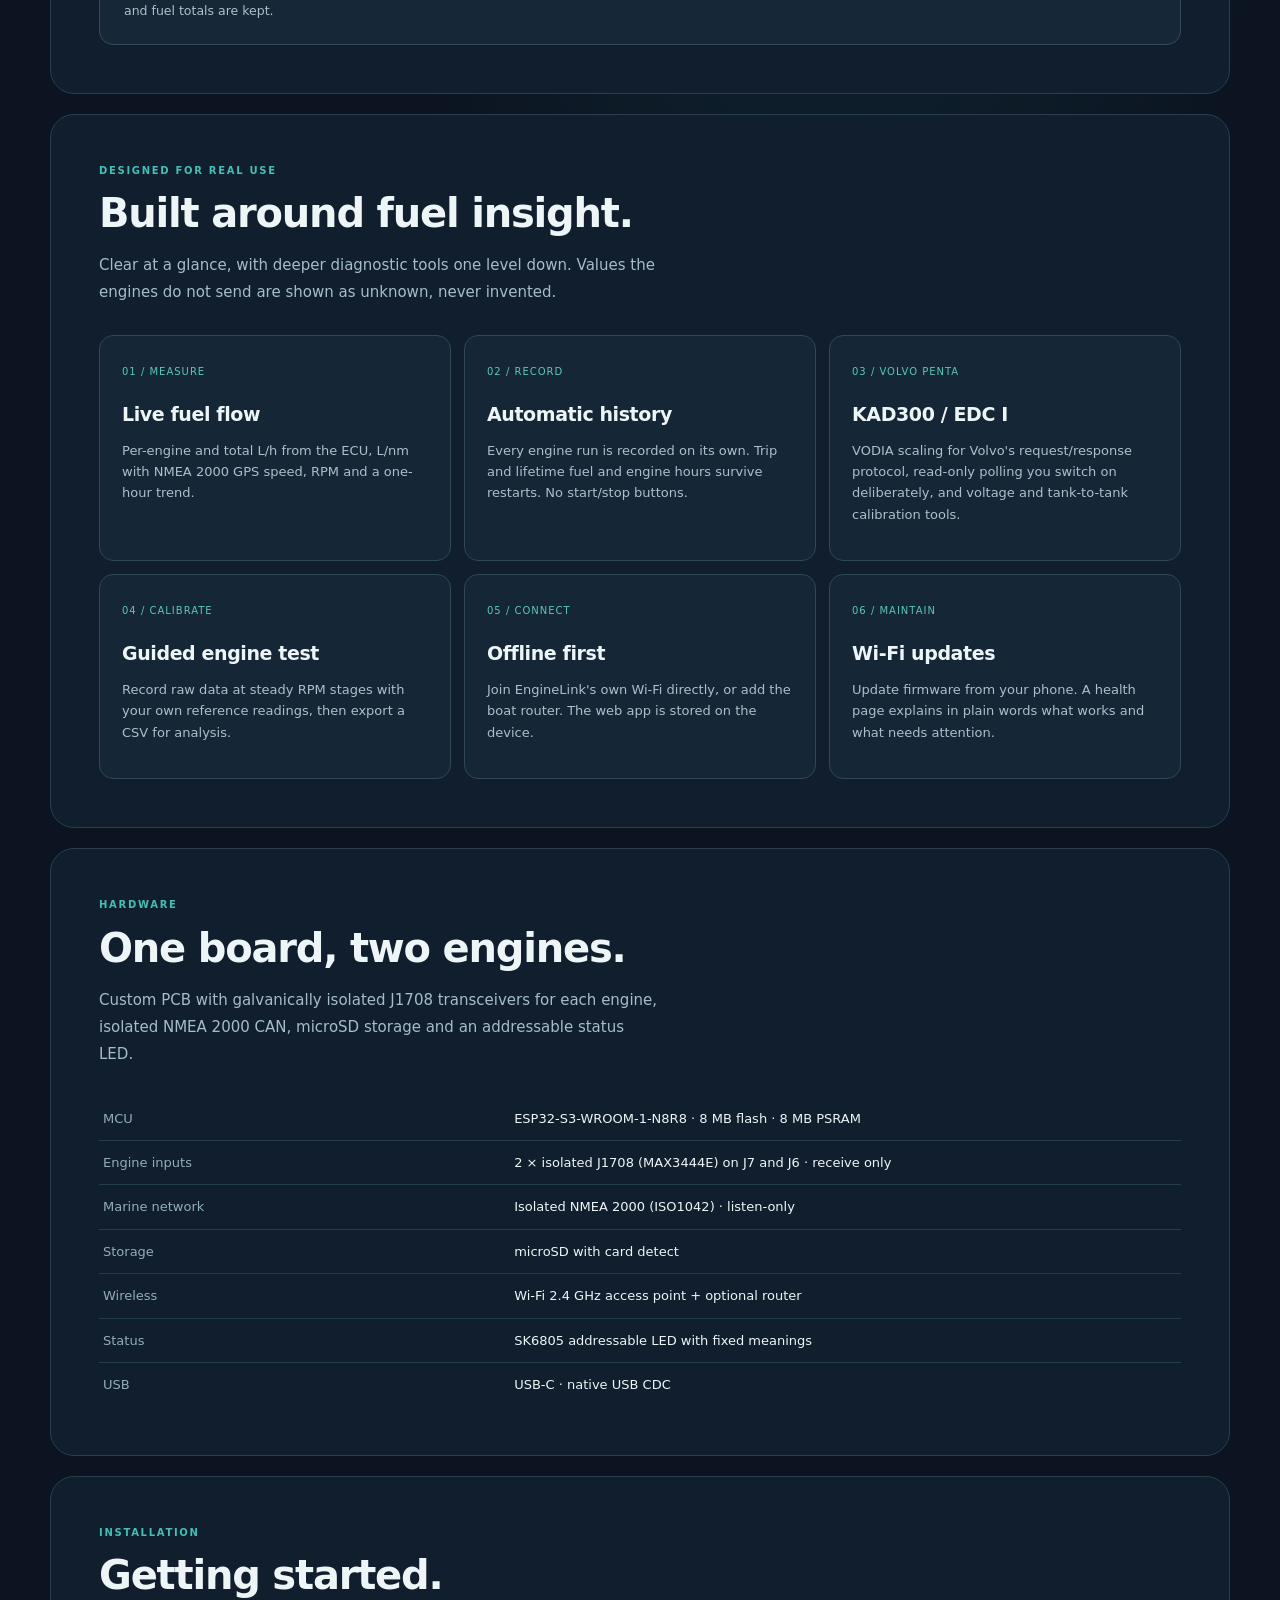
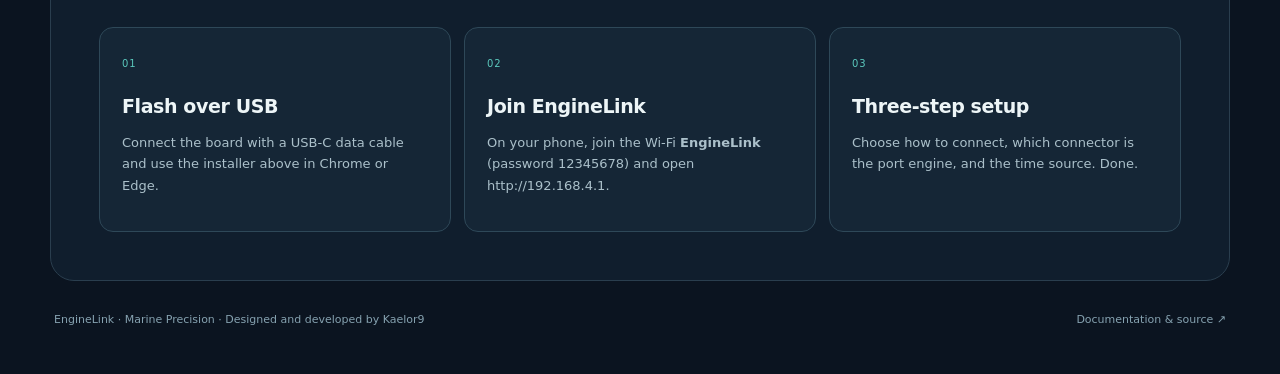
==== commit e37c0b21: "Browser demo of the app on the Pages site - tools/build_demo.py builds site/demo/ from firmware/ui/a" ====
--- a/site/index.html
+++ b/site/index.html
@@ -8,9 +8,9 @@
 <link rel="stylesheet" href="styles.css?v=__VERSION__"><script src="app.js?v=__VERSION__" defer></script>
 </head>
 <body><div class="shell">
-<header><a class="brand" href="#home"><img src="assets/enginelink-mark.svg" alt=""><span>EngineLink<small>MARINE PRECISION</small></span></a><nav><a href="#downloads">Install</a><a href="#features">Features</a><a href="#hardware">Hardware</a><a href="https://github.com/Kaelor9/EngineLink">GitHub ↗</a></nav></header>
+<header><a class="brand" href="#home"><img src="assets/enginelink-mark.svg" alt=""><span>EngineLink<small>MARINE PRECISION</small></span></a><nav><a href="demo/">Try the app</a><a href="#downloads">Install</a><a href="#features">Features</a><a href="#hardware">Hardware</a><a href="https://github.com/Kaelor9/EngineLink">GitHub ↗</a></nav></header>
 <main id="home">
-<section class="hero"><div><div class="eyebrow"><span class="dot"></span> MARINE ELECTRONICS · <span data-version>ALPHA</span></div><h1>Know every<br><em>drop of fuel.</em></h1><p class="lede">A purpose-built ESP32-S3 board that listens to two marine engines over J1708, shows live fuel flow on your phone and records every engine run, with no app, internet or cloud needed.</p><div class="pills"><span>Dual isolated J1708</span><span>ESP32-S3</span><span>NMEA 2000</span><span>microSD logging</span><span>Offline web app</span></div><div class="actions"><a class="btn primary" href="#downloads">Install firmware <span>↗</span></a><a class="btn ghost" href="https://github.com/Kaelor9/EngineLink">View on GitHub</a></div></div>
+<section class="hero"><div><div class="eyebrow"><span class="dot"></span> MARINE ELECTRONICS · <span data-version>ALPHA</span></div><h1>Know every<br><em>drop of fuel.</em></h1><p class="lede">A purpose-built ESP32-S3 board that listens to two marine engines over J1708, shows live fuel flow on your phone and records every engine run, with no app, internet or cloud needed.</p><div class="pills"><span>Dual isolated J1708</span><span>ESP32-S3</span><span>NMEA 2000</span><span>microSD logging</span><span>Offline web app</span></div><div class="actions"><a class="btn primary" href="#downloads">Install firmware <span>↗</span></a><a class="btn ghost" href="demo/">Try the app in your browser</a></div></div>
 <div class="board"><img src="assets/board-3d.png" alt="EngineLink printed circuit board with ESP32-S3 module and screw terminals" width="800" height="482"><div class="float right"><small>PRIMARY FOCUS</small><b>Fuel insights</b><span>Measure · Log · Analyze</span></div></div></section>
 
 <section class="panel" id="downloads"><div class="eyebrow plain">FIRMWARE &amp; DOWNLOADS</div><h2>Your device. Your control.</h2><p class="sectiondesc">Flash the EngineLink application over USB once. After that you can update over Wi-Fi from the device's own Settings page. This is alpha firmware: fuel decoding and hardware still need validation on real engine traffic.</p>
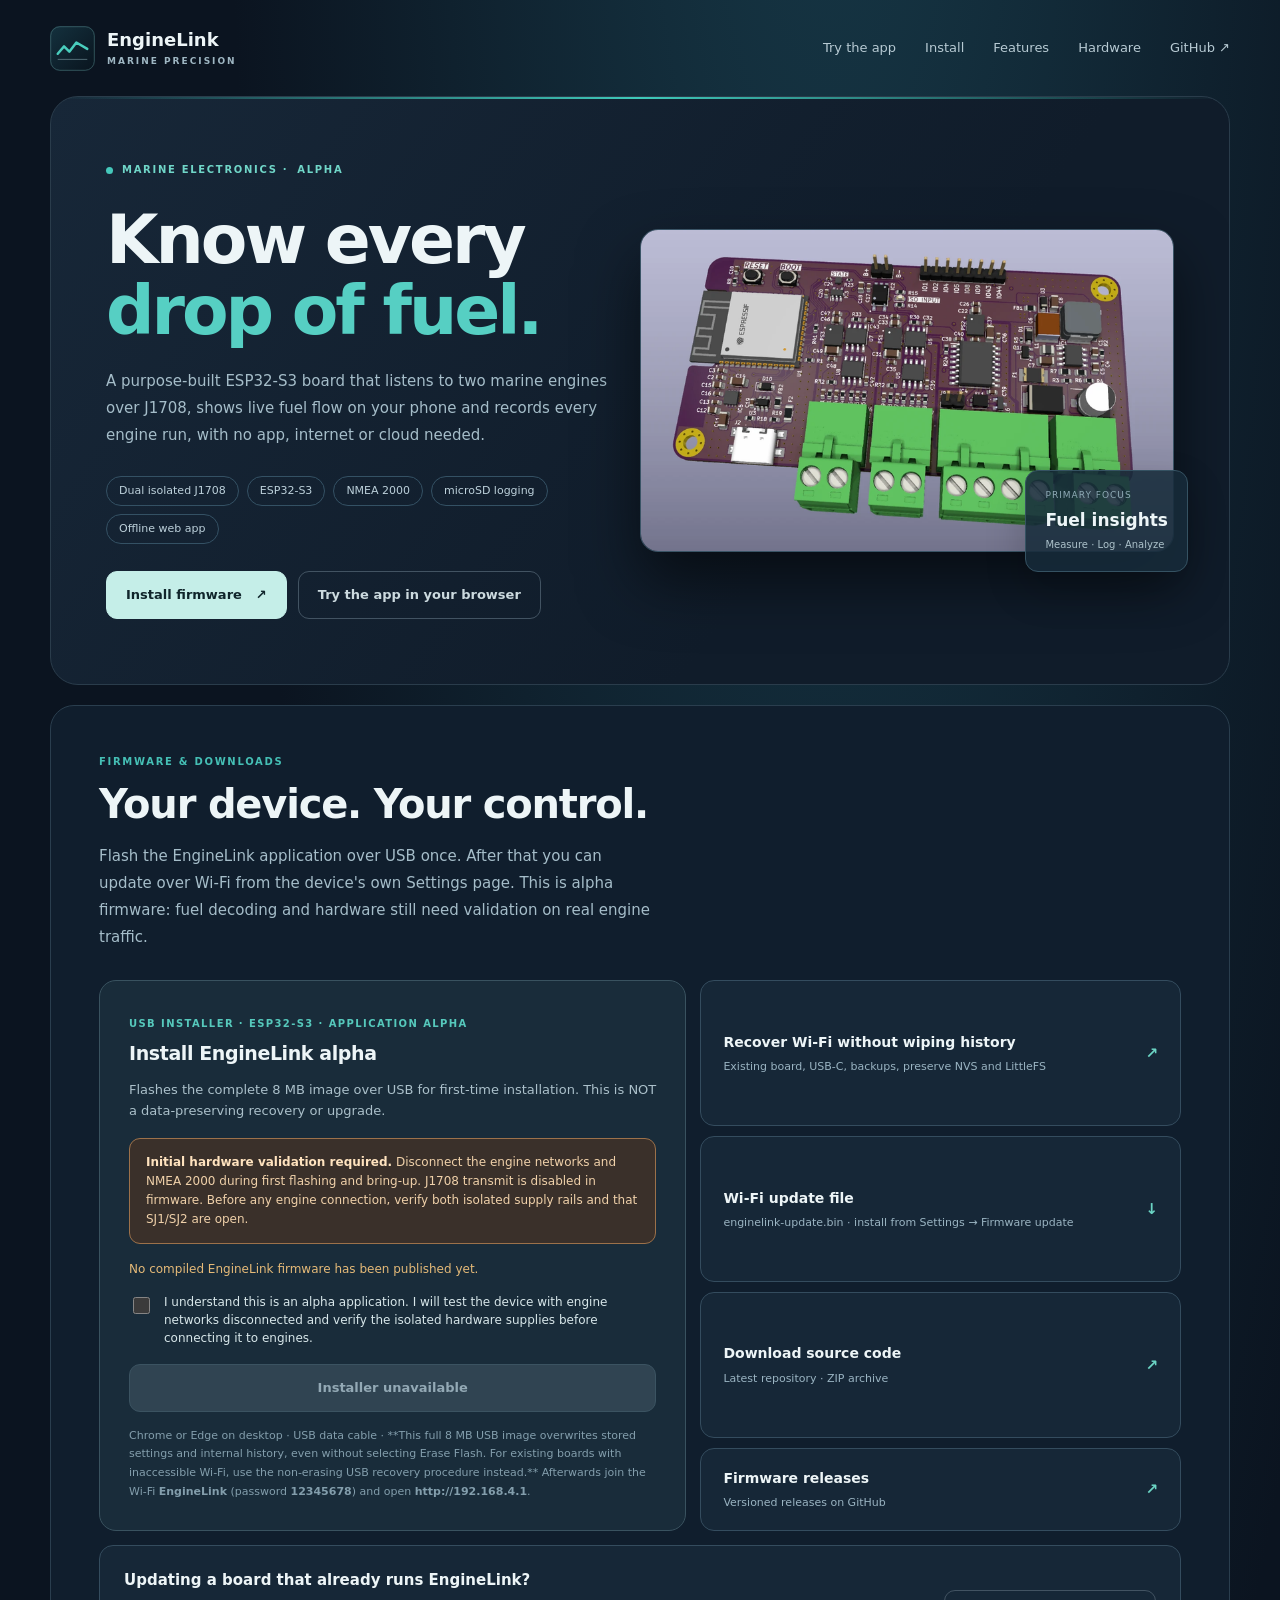
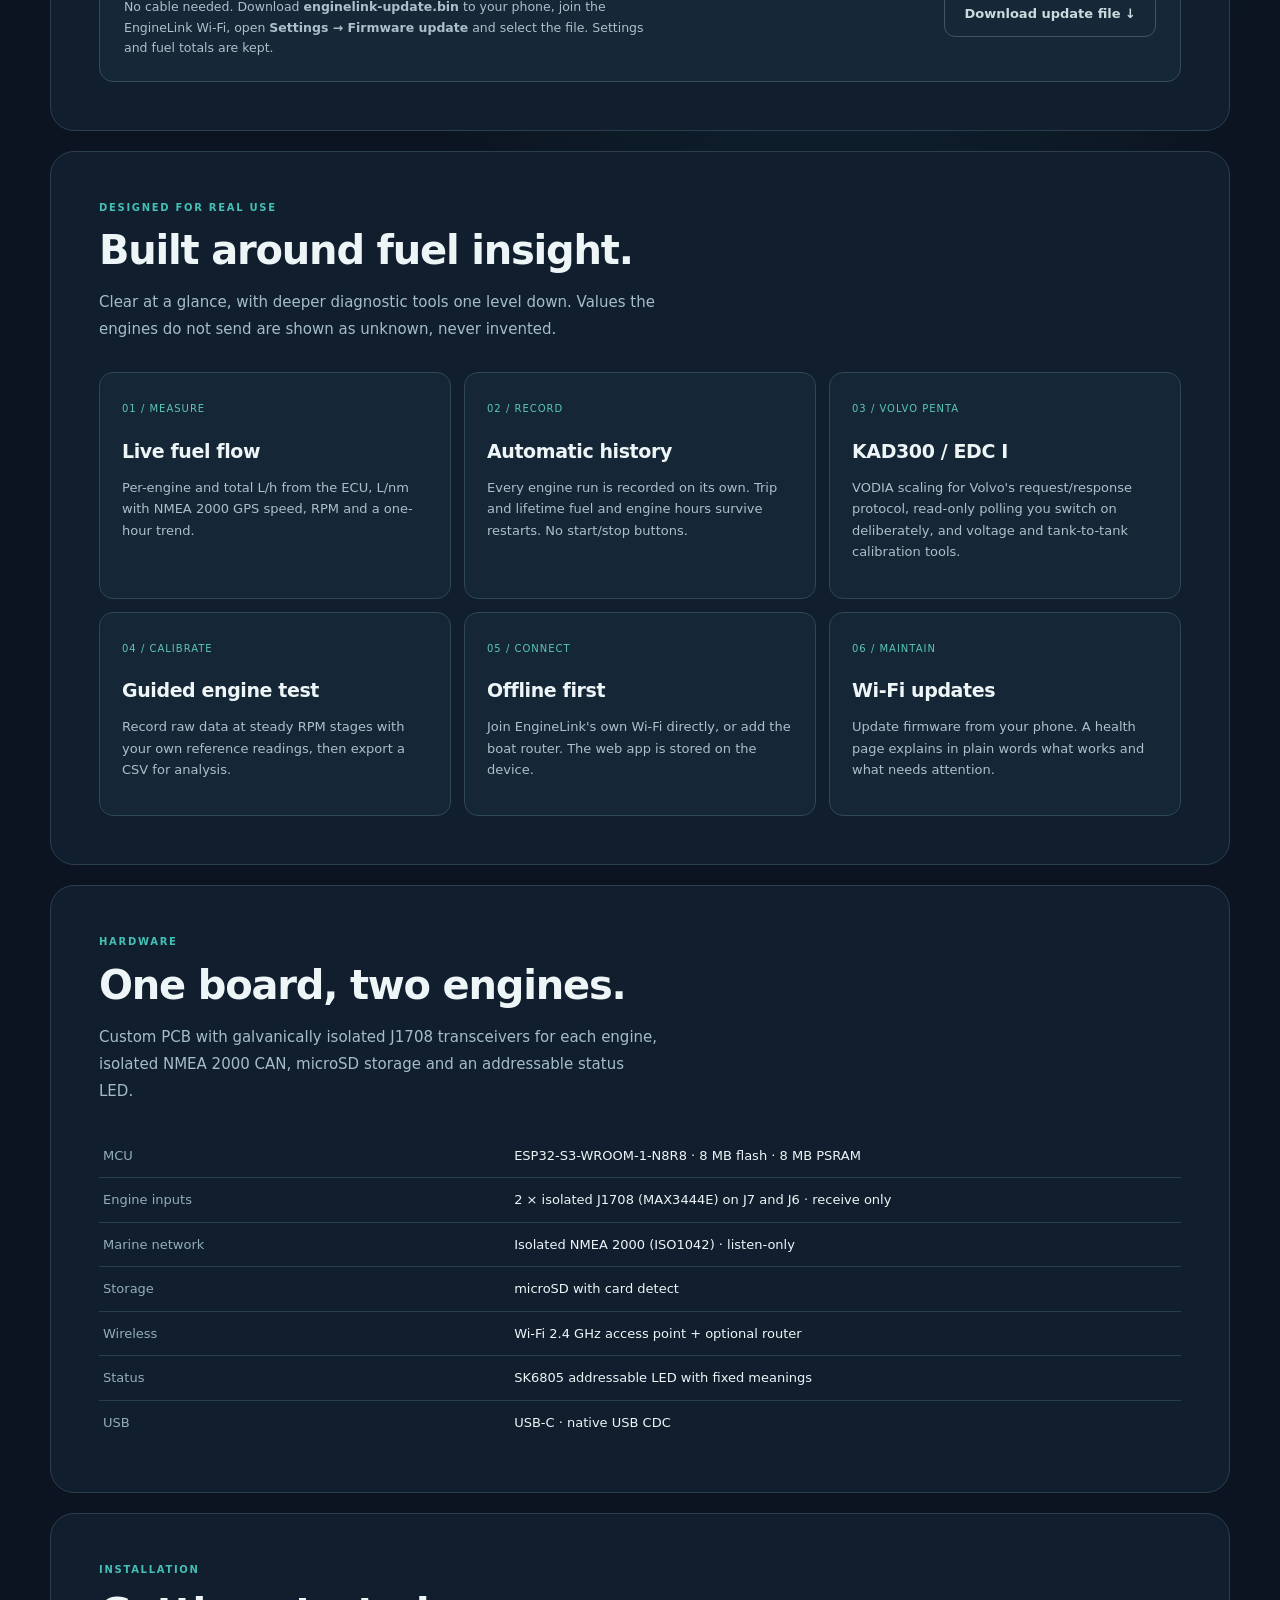
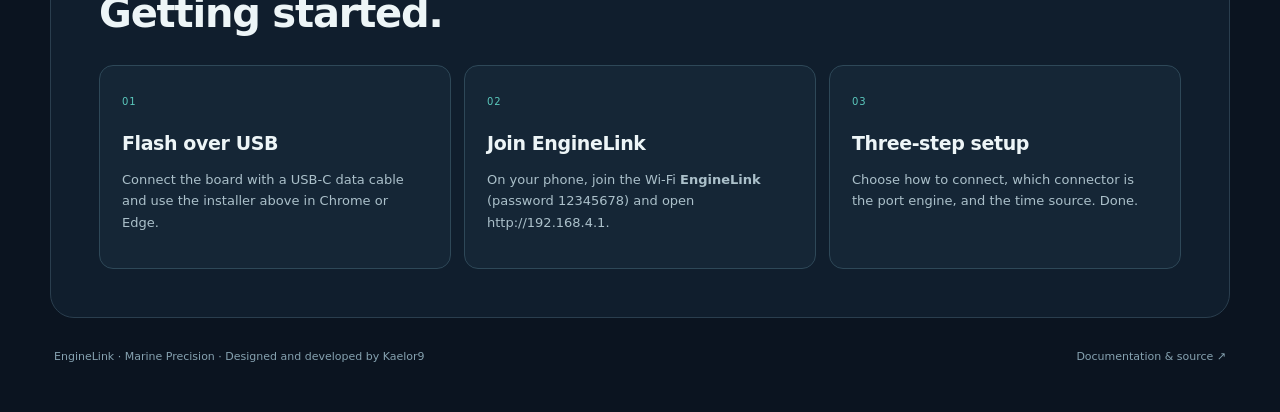
==== commit b9369a28: "Correct full-merged USB data-loss warning and link safe recovery" ====
--- a/site/index.html
+++ b/site/index.html
@@ -14,8 +14,8 @@
 <div class="board"><img src="assets/board-3d.png" alt="EngineLink printed circuit board with ESP32-S3 module and screw terminals" width="800" height="482"><div class="float right"><small>PRIMARY FOCUS</small><b>Fuel insights</b><span>Measure · Log · Analyze</span></div></div></section>
 
 <section class="panel" id="downloads"><div class="eyebrow plain">FIRMWARE &amp; DOWNLOADS</div><h2>Your device. Your control.</h2><p class="sectiondesc">Flash the EngineLink application over USB once. After that you can update over Wi-Fi from the device's own Settings page. This is alpha firmware: fuel decoding and hardware still need validation on real engine traffic.</p>
-<div class="downloadgrid"><div class="installer"><span class="tiny">USB INSTALLER · ESP32-S3 · APPLICATION ALPHA</span><h3>Install EngineLink <span data-version>alpha</span></h3><p>Flashes the complete image (bootloader, partitions and application) over a USB cable from Chrome or Edge on a computer.</p><div class="warning" role="note"><b>Initial hardware validation required.</b> Disconnect the engine networks and NMEA 2000 during first flashing and bring-up. J1708 transmit is disabled in firmware. Before any engine connection, verify both isolated supply rails and that SJ1/SJ2 are open.</div><div id="release-status" class="status" role="status">Checking EngineLink build…</div><label class="confirm"><input type="checkbox" id="accept-risk"><span>I understand this is an alpha application. I will test the device with engine networks disconnected and verify the isolated hardware supplies before connecting it to engines.</span></label><div id="installer-wait"><button class="btn disabled" disabled>Preparing installer</button></div><div id="installer-ready" hidden></div><small class="hint">Chrome or Edge on desktop · USB data cable · A fresh install may erase saved settings. Afterwards join the Wi-Fi <b>EngineLink</b> (password <b>12345678</b>) and open <b>http://192.168.4.1</b>.</small></div>
-<div class="links"><a href="enginelink-update.bin" download id="ota-link"><span><b>Wi-Fi update file</b><small id="ota-info">enginelink-update.bin · install from Settings → Firmware update</small></span><strong>↓</strong></a><a href="https://github.com/Kaelor9/EngineLink/archive/refs/heads/main.zip"><span><b>Download source code</b><small>Latest repository · ZIP archive</small></span><strong>↗</strong></a><a href="https://github.com/Kaelor9/EngineLink/releases"><span><b>Firmware releases</b><small>Versioned releases on GitHub</small></span><strong>↗</strong></a></div></div>
+<div class="downloadgrid"><div class="installer"><span class="tiny">USB INSTALLER · ESP32-S3 · APPLICATION ALPHA</span><h3>Install EngineLink <span data-version>alpha</span></h3><p>Flashes the complete 8 MB image over USB for first-time installation. This is NOT a data-preserving recovery or upgrade.</p><div class="warning" role="note"><b>Initial hardware validation required.</b> Disconnect the engine networks and NMEA 2000 during first flashing and bring-up. J1708 transmit is disabled in firmware. Before any engine connection, verify both isolated supply rails and that SJ1/SJ2 are open.</div><div id="release-status" class="status" role="status">Checking EngineLink build…</div><label class="confirm"><input type="checkbox" id="accept-risk"><span>I understand this is an alpha application. I will test the device with engine networks disconnected and verify the isolated hardware supplies before connecting it to engines.</span></label><div id="installer-wait"><button class="btn disabled" disabled>Preparing installer</button></div><div id="installer-ready" hidden></div><small class="hint">Chrome or Edge on desktop · USB data cable · **This full 8 MB USB image overwrites stored settings and internal history, even without selecting Erase Flash. For existing boards with inaccessible Wi-Fi, use the non-erasing USB recovery procedure instead.** Afterwards join the Wi-Fi <b>EngineLink</b> (password <b>12345678</b>) and open <b>http://192.168.4.1</b>.</small></div>
+<div class="links"><a href="https://github.com/Kaelor9/EngineLink/blob/main/docs/USB_RECOVERY.md"><span><b>Recover Wi-Fi without wiping history</b><small>Existing board, USB-C, backups, preserve NVS and LittleFS</small></span><strong>↗</strong></a><a href="enginelink-update.bin" download id="ota-link"><span><b>Wi-Fi update file</b><small id="ota-info">enginelink-update.bin · install from Settings → Firmware update</small></span><strong>↓</strong></a><a href="https://github.com/Kaelor9/EngineLink/archive/refs/heads/main.zip"><span><b>Download source code</b><small>Latest repository · ZIP archive</small></span><strong>↗</strong></a><a href="https://github.com/Kaelor9/EngineLink/releases"><span><b>Firmware releases</b><small>Versioned releases on GitHub</small></span><strong>↗</strong></a></div></div>
 <div class="updatecard"><div><b>Updating a board that already runs EngineLink?</b><p>No cable needed. Download <b>enginelink-update.bin</b> to your phone, join the EngineLink Wi-Fi, open <b>Settings → Firmware update</b> and select the file. Settings and fuel totals are kept.</p></div><a class="btn ghost" href="enginelink-update.bin" download>Download update file ↓</a></div></section>
 
 <section class="panel" id="features"><div class="eyebrow plain">DESIGNED FOR REAL USE</div><h2>Built around fuel insight.</h2><p class="sectiondesc">Clear at a glance, with deeper diagnostic tools one level down. Values the engines do not send are shown as unknown, never invented.</p>
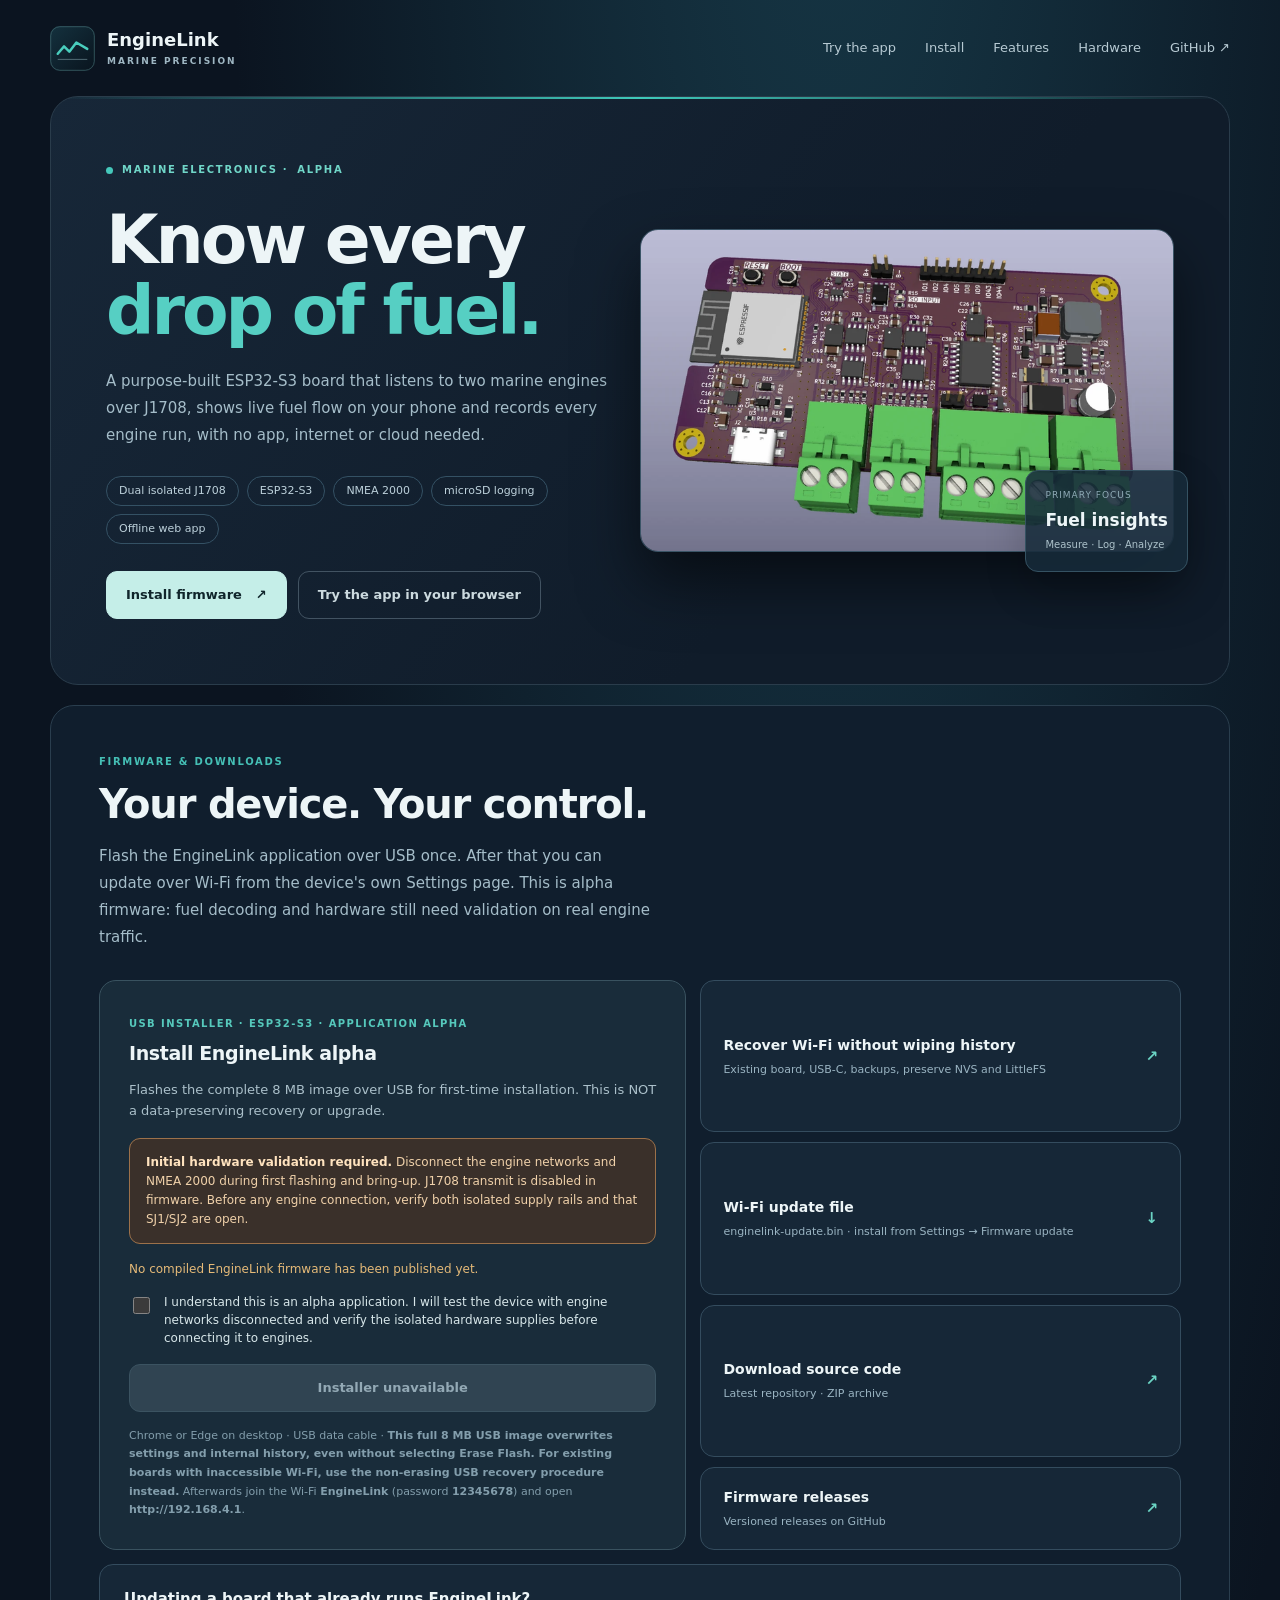
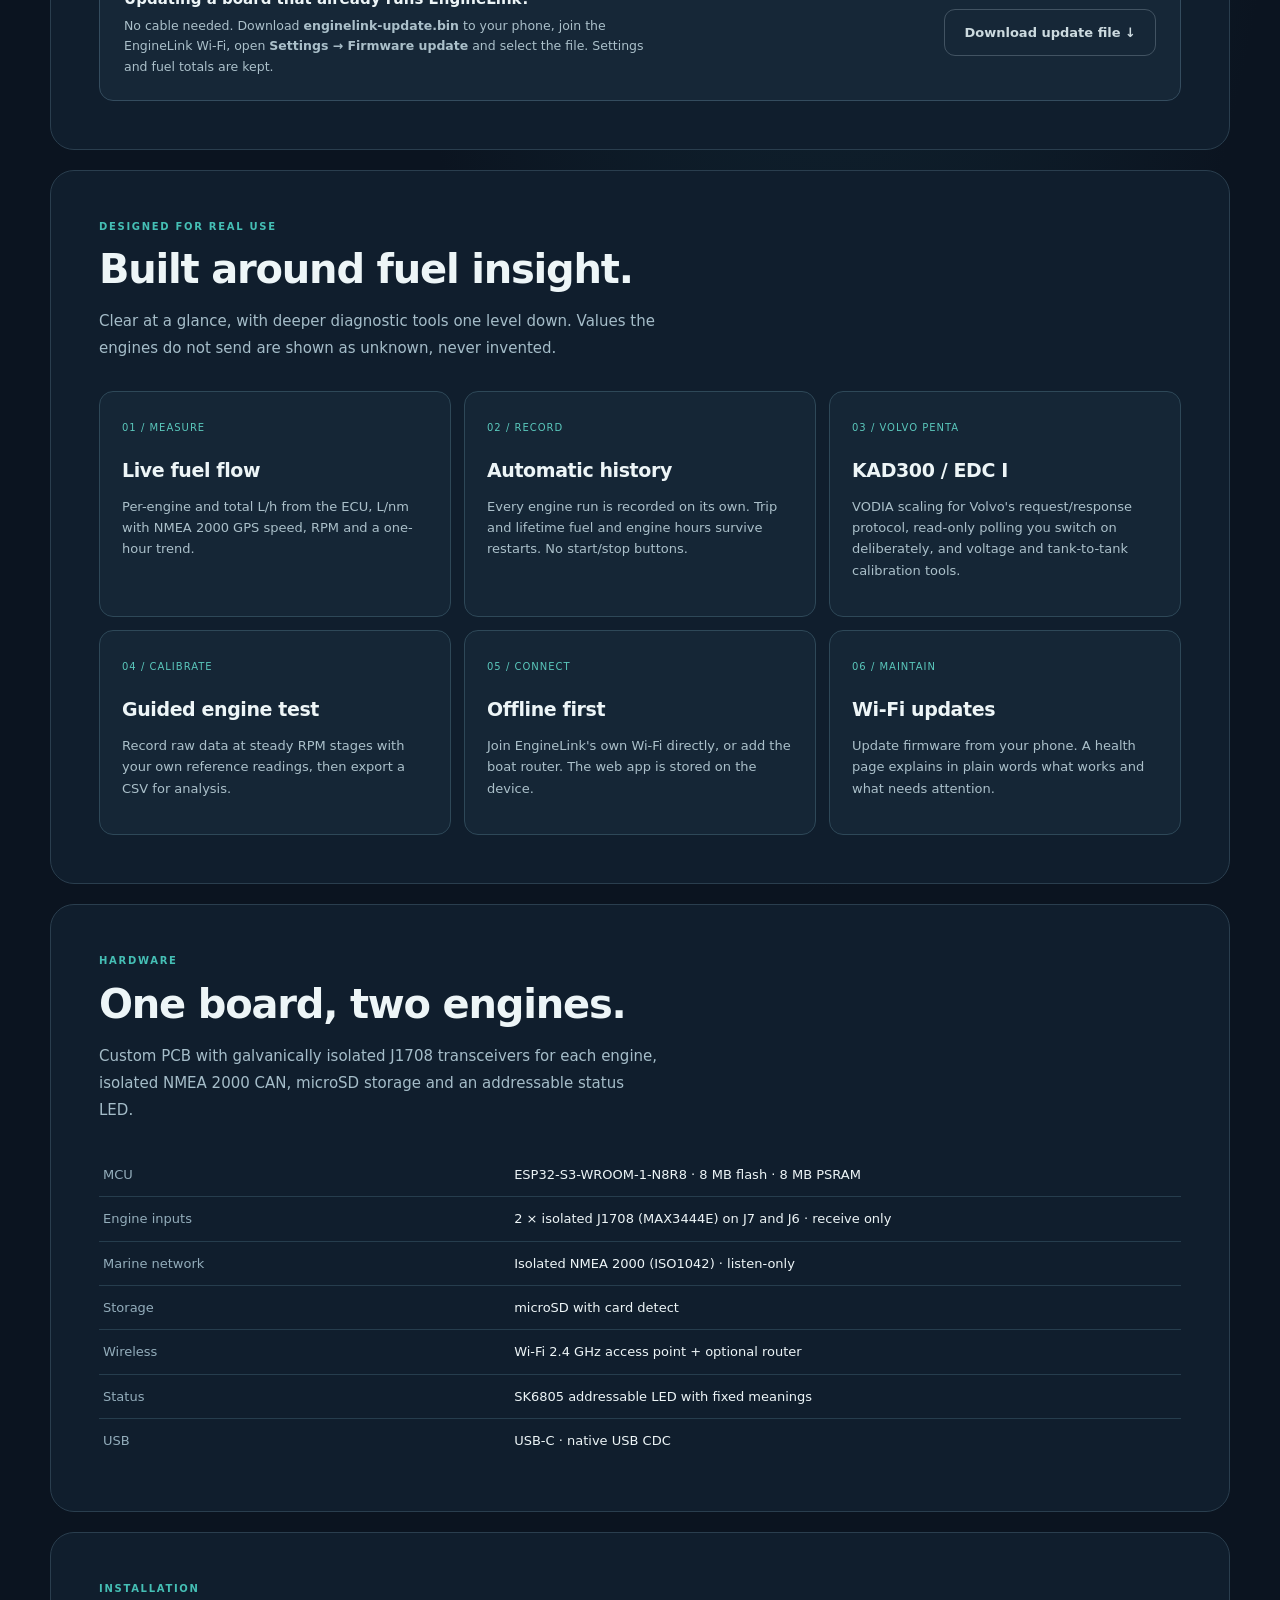
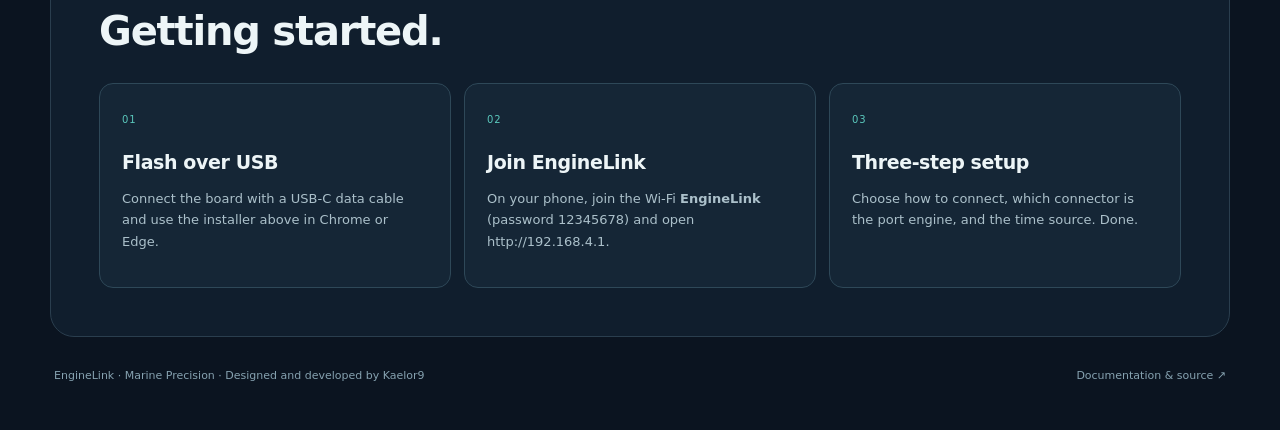
==== commit 2f7194d5: "Render USB recovery safety warning correctly in installer HTML" ====
--- a/site/index.html
+++ b/site/index.html
@@ -14,7 +14,7 @@
 <div class="board"><img src="assets/board-3d.png" alt="EngineLink printed circuit board with ESP32-S3 module and screw terminals" width="800" height="482"><div class="float right"><small>PRIMARY FOCUS</small><b>Fuel insights</b><span>Measure · Log · Analyze</span></div></div></section>
 
 <section class="panel" id="downloads"><div class="eyebrow plain">FIRMWARE &amp; DOWNLOADS</div><h2>Your device. Your control.</h2><p class="sectiondesc">Flash the EngineLink application over USB once. After that you can update over Wi-Fi from the device's own Settings page. This is alpha firmware: fuel decoding and hardware still need validation on real engine traffic.</p>
-<div class="downloadgrid"><div class="installer"><span class="tiny">USB INSTALLER · ESP32-S3 · APPLICATION ALPHA</span><h3>Install EngineLink <span data-version>alpha</span></h3><p>Flashes the complete 8 MB image over USB for first-time installation. This is NOT a data-preserving recovery or upgrade.</p><div class="warning" role="note"><b>Initial hardware validation required.</b> Disconnect the engine networks and NMEA 2000 during first flashing and bring-up. J1708 transmit is disabled in firmware. Before any engine connection, verify both isolated supply rails and that SJ1/SJ2 are open.</div><div id="release-status" class="status" role="status">Checking EngineLink build…</div><label class="confirm"><input type="checkbox" id="accept-risk"><span>I understand this is an alpha application. I will test the device with engine networks disconnected and verify the isolated hardware supplies before connecting it to engines.</span></label><div id="installer-wait"><button class="btn disabled" disabled>Preparing installer</button></div><div id="installer-ready" hidden></div><small class="hint">Chrome or Edge on desktop · USB data cable · **This full 8 MB USB image overwrites stored settings and internal history, even without selecting Erase Flash. For existing boards with inaccessible Wi-Fi, use the non-erasing USB recovery procedure instead.** Afterwards join the Wi-Fi <b>EngineLink</b> (password <b>12345678</b>) and open <b>http://192.168.4.1</b>.</small></div>
+<div class="downloadgrid"><div class="installer"><span class="tiny">USB INSTALLER · ESP32-S3 · APPLICATION ALPHA</span><h3>Install EngineLink <span data-version>alpha</span></h3><p>Flashes the complete 8 MB image over USB for first-time installation. This is NOT a data-preserving recovery or upgrade.</p><div class="warning" role="note"><b>Initial hardware validation required.</b> Disconnect the engine networks and NMEA 2000 during first flashing and bring-up. J1708 transmit is disabled in firmware. Before any engine connection, verify both isolated supply rails and that SJ1/SJ2 are open.</div><div id="release-status" class="status" role="status">Checking EngineLink build…</div><label class="confirm"><input type="checkbox" id="accept-risk"><span>I understand this is an alpha application. I will test the device with engine networks disconnected and verify the isolated hardware supplies before connecting it to engines.</span></label><div id="installer-wait"><button class="btn disabled" disabled>Preparing installer</button></div><div id="installer-ready" hidden></div><small class="hint">Chrome or Edge on desktop · USB data cable · <b>This full 8 MB USB image overwrites settings and internal history, even without selecting Erase Flash. For existing boards with inaccessible Wi-Fi, use the non-erasing USB recovery procedure instead.</b> Afterwards join the Wi-Fi <b>EngineLink</b> (password <b>12345678</b>) and open <b>http://192.168.4.1</b>.</small></div>
 <div class="links"><a href="https://github.com/Kaelor9/EngineLink/blob/main/docs/USB_RECOVERY.md"><span><b>Recover Wi-Fi without wiping history</b><small>Existing board, USB-C, backups, preserve NVS and LittleFS</small></span><strong>↗</strong></a><a href="enginelink-update.bin" download id="ota-link"><span><b>Wi-Fi update file</b><small id="ota-info">enginelink-update.bin · install from Settings → Firmware update</small></span><strong>↓</strong></a><a href="https://github.com/Kaelor9/EngineLink/archive/refs/heads/main.zip"><span><b>Download source code</b><small>Latest repository · ZIP archive</small></span><strong>↗</strong></a><a href="https://github.com/Kaelor9/EngineLink/releases"><span><b>Firmware releases</b><small>Versioned releases on GitHub</small></span><strong>↗</strong></a></div></div>
 <div class="updatecard"><div><b>Updating a board that already runs EngineLink?</b><p>No cable needed. Download <b>enginelink-update.bin</b> to your phone, join the EngineLink Wi-Fi, open <b>Settings → Firmware update</b> and select the file. Settings and fuel totals are kept.</p></div><a class="btn ghost" href="enginelink-update.bin" download>Download update file ↓</a></div></section>
 
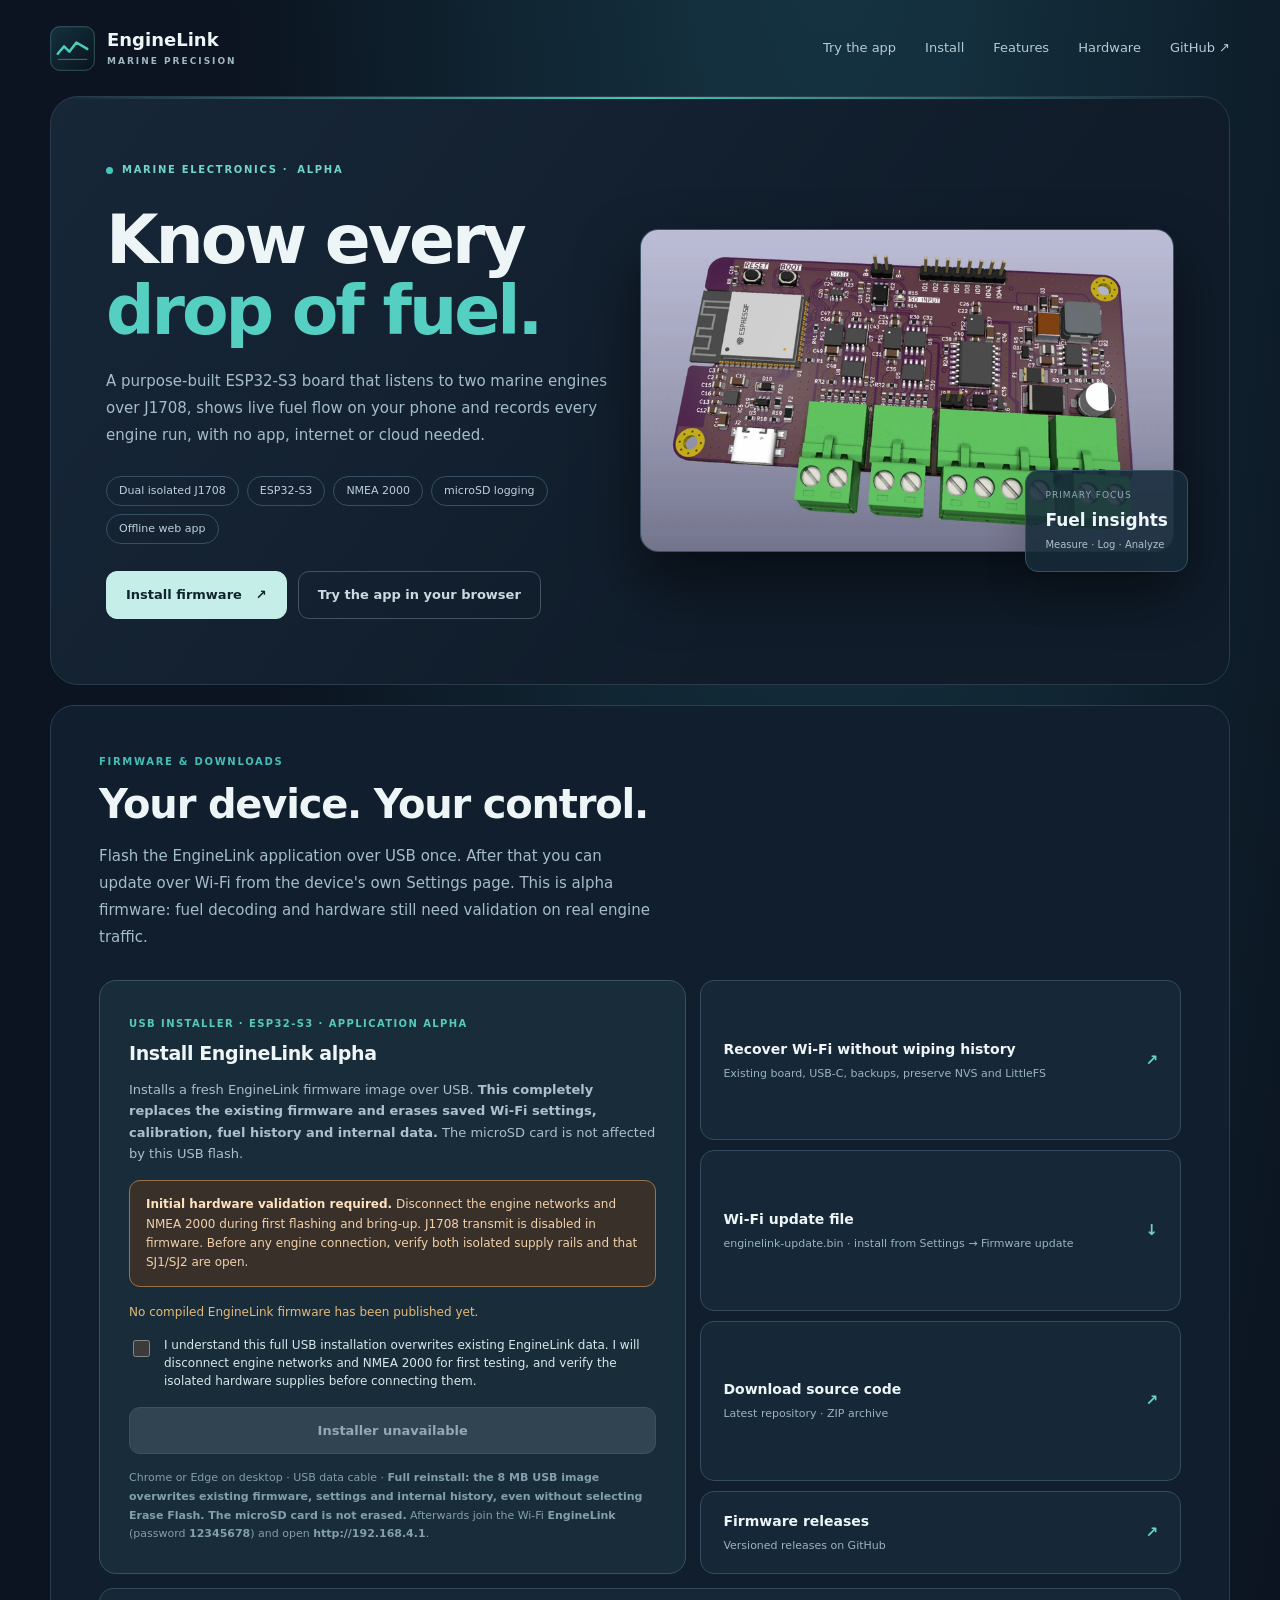
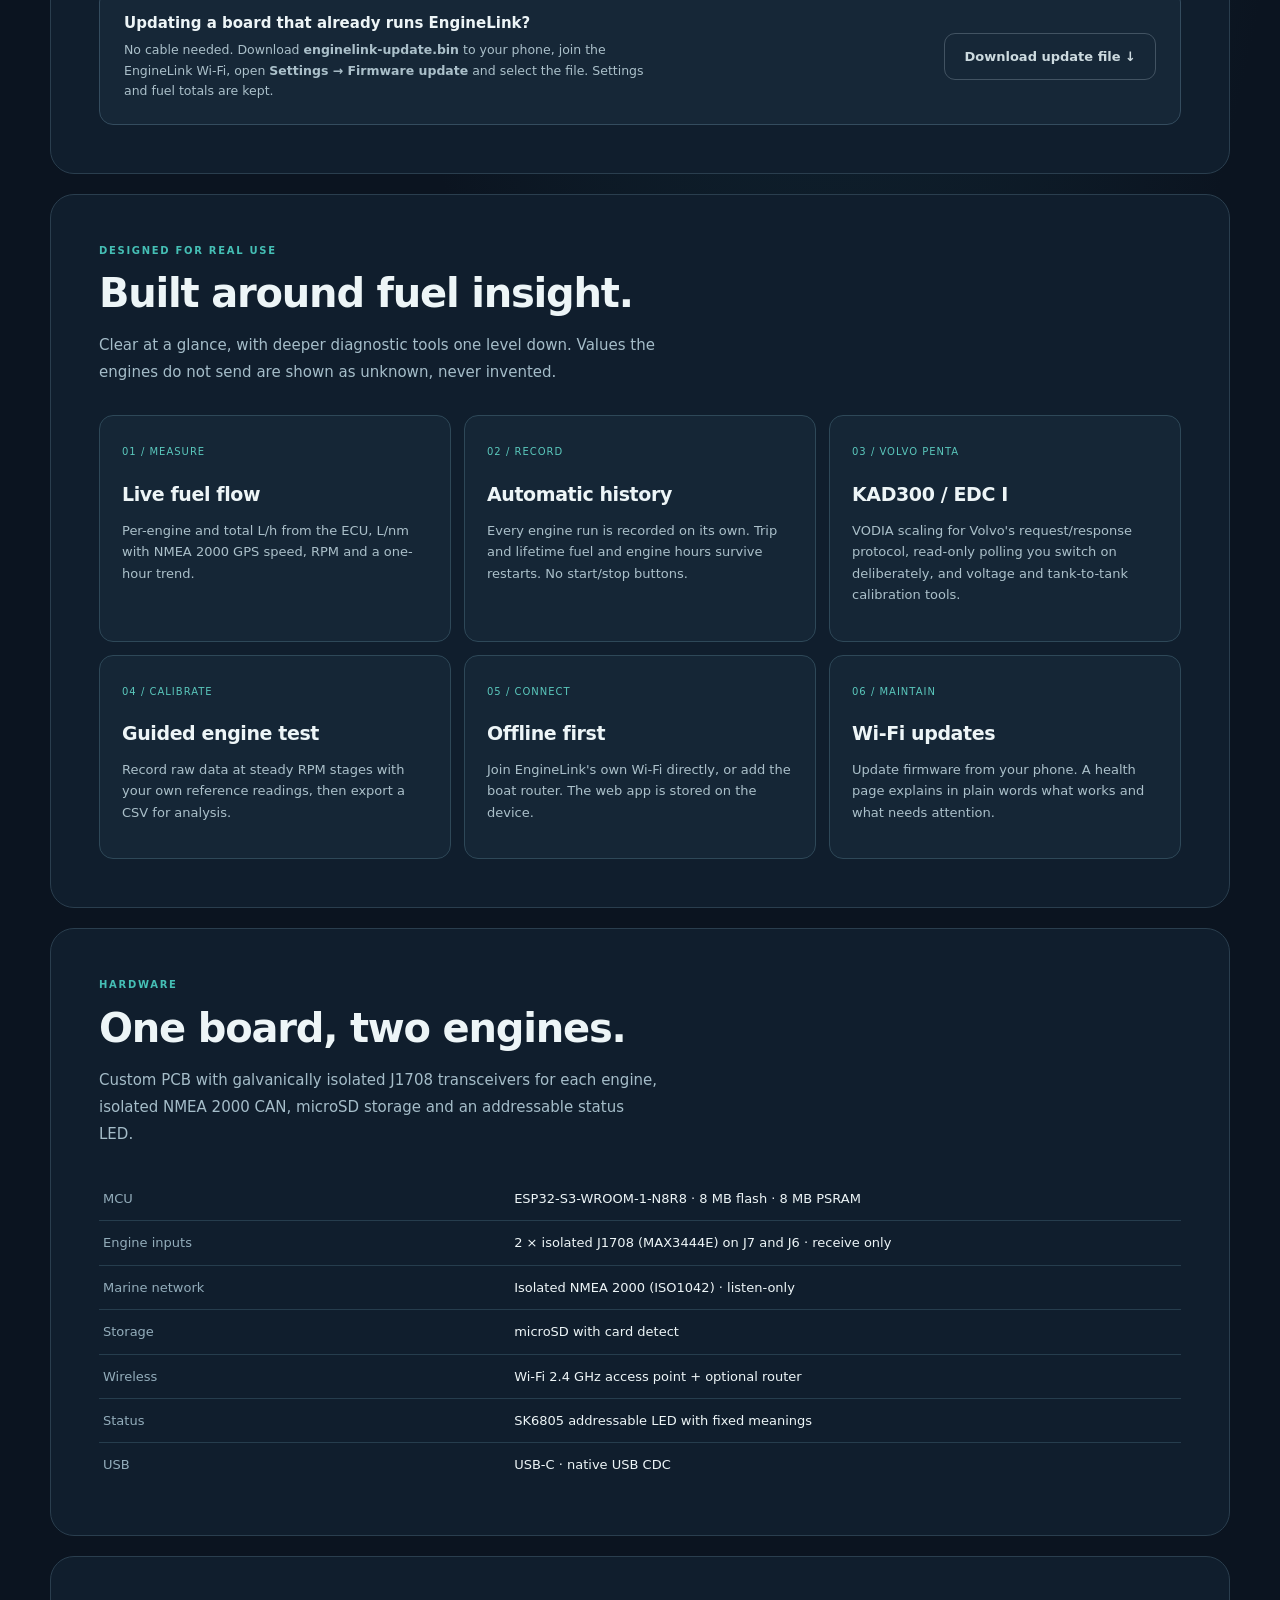
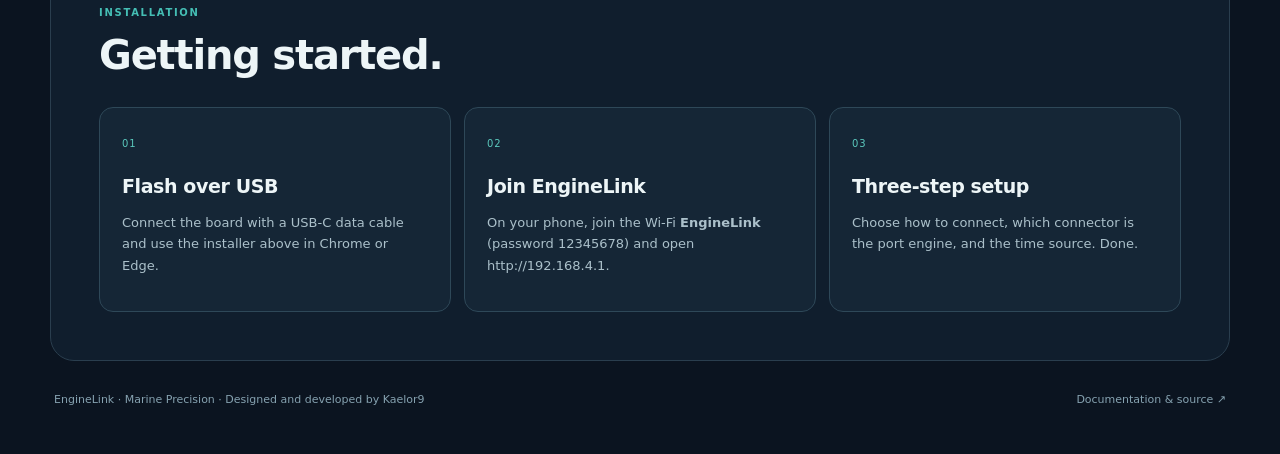
==== commit 30708994: "docs: clarify full erase USB reinstall" ====
--- a/site/index.html
+++ b/site/index.html
@@ -14,7 +14,7 @@
 <div class="board"><img src="assets/board-3d.png" alt="EngineLink printed circuit board with ESP32-S3 module and screw terminals" width="800" height="482"><div class="float right"><small>PRIMARY FOCUS</small><b>Fuel insights</b><span>Measure · Log · Analyze</span></div></div></section>
 
 <section class="panel" id="downloads"><div class="eyebrow plain">FIRMWARE &amp; DOWNLOADS</div><h2>Your device. Your control.</h2><p class="sectiondesc">Flash the EngineLink application over USB once. After that you can update over Wi-Fi from the device's own Settings page. This is alpha firmware: fuel decoding and hardware still need validation on real engine traffic.</p>
-<div class="downloadgrid"><div class="installer"><span class="tiny">USB INSTALLER · ESP32-S3 · APPLICATION ALPHA</span><h3>Install EngineLink <span data-version>alpha</span></h3><p>Flashes the complete 8 MB image over USB for first-time installation. This is NOT a data-preserving recovery or upgrade.</p><div class="warning" role="note"><b>Initial hardware validation required.</b> Disconnect the engine networks and NMEA 2000 during first flashing and bring-up. J1708 transmit is disabled in firmware. Before any engine connection, verify both isolated supply rails and that SJ1/SJ2 are open.</div><div id="release-status" class="status" role="status">Checking EngineLink build…</div><label class="confirm"><input type="checkbox" id="accept-risk"><span>I understand this is an alpha application. I will test the device with engine networks disconnected and verify the isolated hardware supplies before connecting it to engines.</span></label><div id="installer-wait"><button class="btn disabled" disabled>Preparing installer</button></div><div id="installer-ready" hidden></div><small class="hint">Chrome or Edge on desktop · USB data cable · <b>This full 8 MB USB image overwrites settings and internal history, even without selecting Erase Flash. For existing boards with inaccessible Wi-Fi, use the non-erasing USB recovery procedure instead.</b> Afterwards join the Wi-Fi <b>EngineLink</b> (password <b>12345678</b>) and open <b>http://192.168.4.1</b>.</small></div>
+<div class="downloadgrid"><div class="installer"><span class="tiny">USB INSTALLER · ESP32-S3 · APPLICATION ALPHA</span><h3>Install EngineLink <span data-version>alpha</span></h3><p>Installs a fresh EngineLink firmware image over USB. <b>This completely replaces the existing firmware and erases saved Wi-Fi settings, calibration, fuel history and internal data.</b> The microSD card is not affected by this USB flash.</p><div class="warning" role="note"><b>Initial hardware validation required.</b> Disconnect the engine networks and NMEA 2000 during first flashing and bring-up. J1708 transmit is disabled in firmware. Before any engine connection, verify both isolated supply rails and that SJ1/SJ2 are open.</div><div id="release-status" class="status" role="status">Checking EngineLink build…</div><label class="confirm"><input type="checkbox" id="accept-risk"><span>I understand this full USB installation overwrites existing EngineLink data. I will disconnect engine networks and NMEA 2000 for first testing, and verify the isolated hardware supplies before connecting them.</span></label><div id="installer-wait"><button class="btn disabled" disabled>Preparing installer</button></div><div id="installer-ready" hidden></div><small class="hint">Chrome or Edge on desktop · USB data cable · <b>Full reinstall: the 8 MB USB image overwrites existing firmware, settings and internal history, even without selecting Erase Flash. The microSD card is not erased.</b> Afterwards join the Wi-Fi <b>EngineLink</b> (password <b>12345678</b>) and open <b>http://192.168.4.1</b>.</small></div>
 <div class="links"><a href="https://github.com/Kaelor9/EngineLink/blob/main/docs/USB_RECOVERY.md"><span><b>Recover Wi-Fi without wiping history</b><small>Existing board, USB-C, backups, preserve NVS and LittleFS</small></span><strong>↗</strong></a><a href="enginelink-update.bin" download id="ota-link"><span><b>Wi-Fi update file</b><small id="ota-info">enginelink-update.bin · install from Settings → Firmware update</small></span><strong>↓</strong></a><a href="https://github.com/Kaelor9/EngineLink/archive/refs/heads/main.zip"><span><b>Download source code</b><small>Latest repository · ZIP archive</small></span><strong>↗</strong></a><a href="https://github.com/Kaelor9/EngineLink/releases"><span><b>Firmware releases</b><small>Versioned releases on GitHub</small></span><strong>↗</strong></a></div></div>
 <div class="updatecard"><div><b>Updating a board that already runs EngineLink?</b><p>No cable needed. Download <b>enginelink-update.bin</b> to your phone, join the EngineLink Wi-Fi, open <b>Settings → Firmware update</b> and select the file. Settings and fuel totals are kept.</p></div><a class="btn ghost" href="enginelink-update.bin" download>Download update file ↓</a></div></section>
 
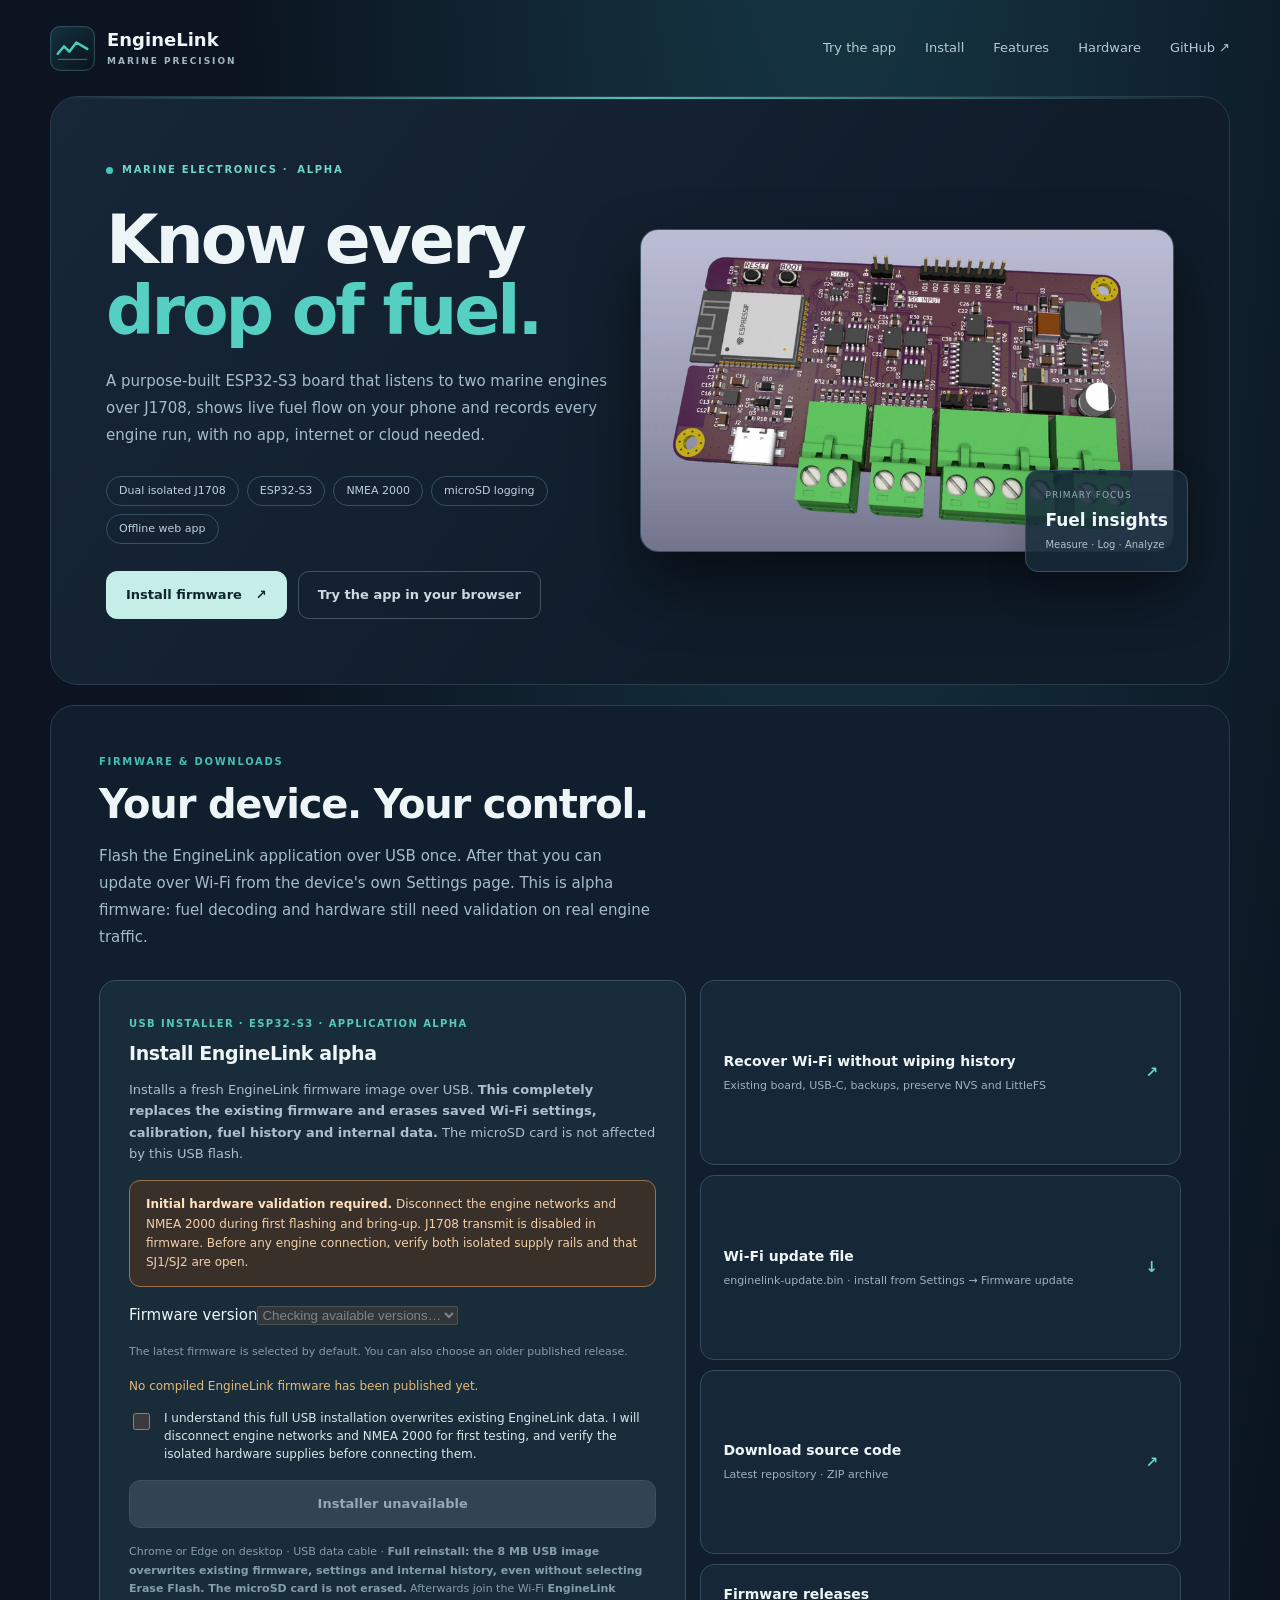
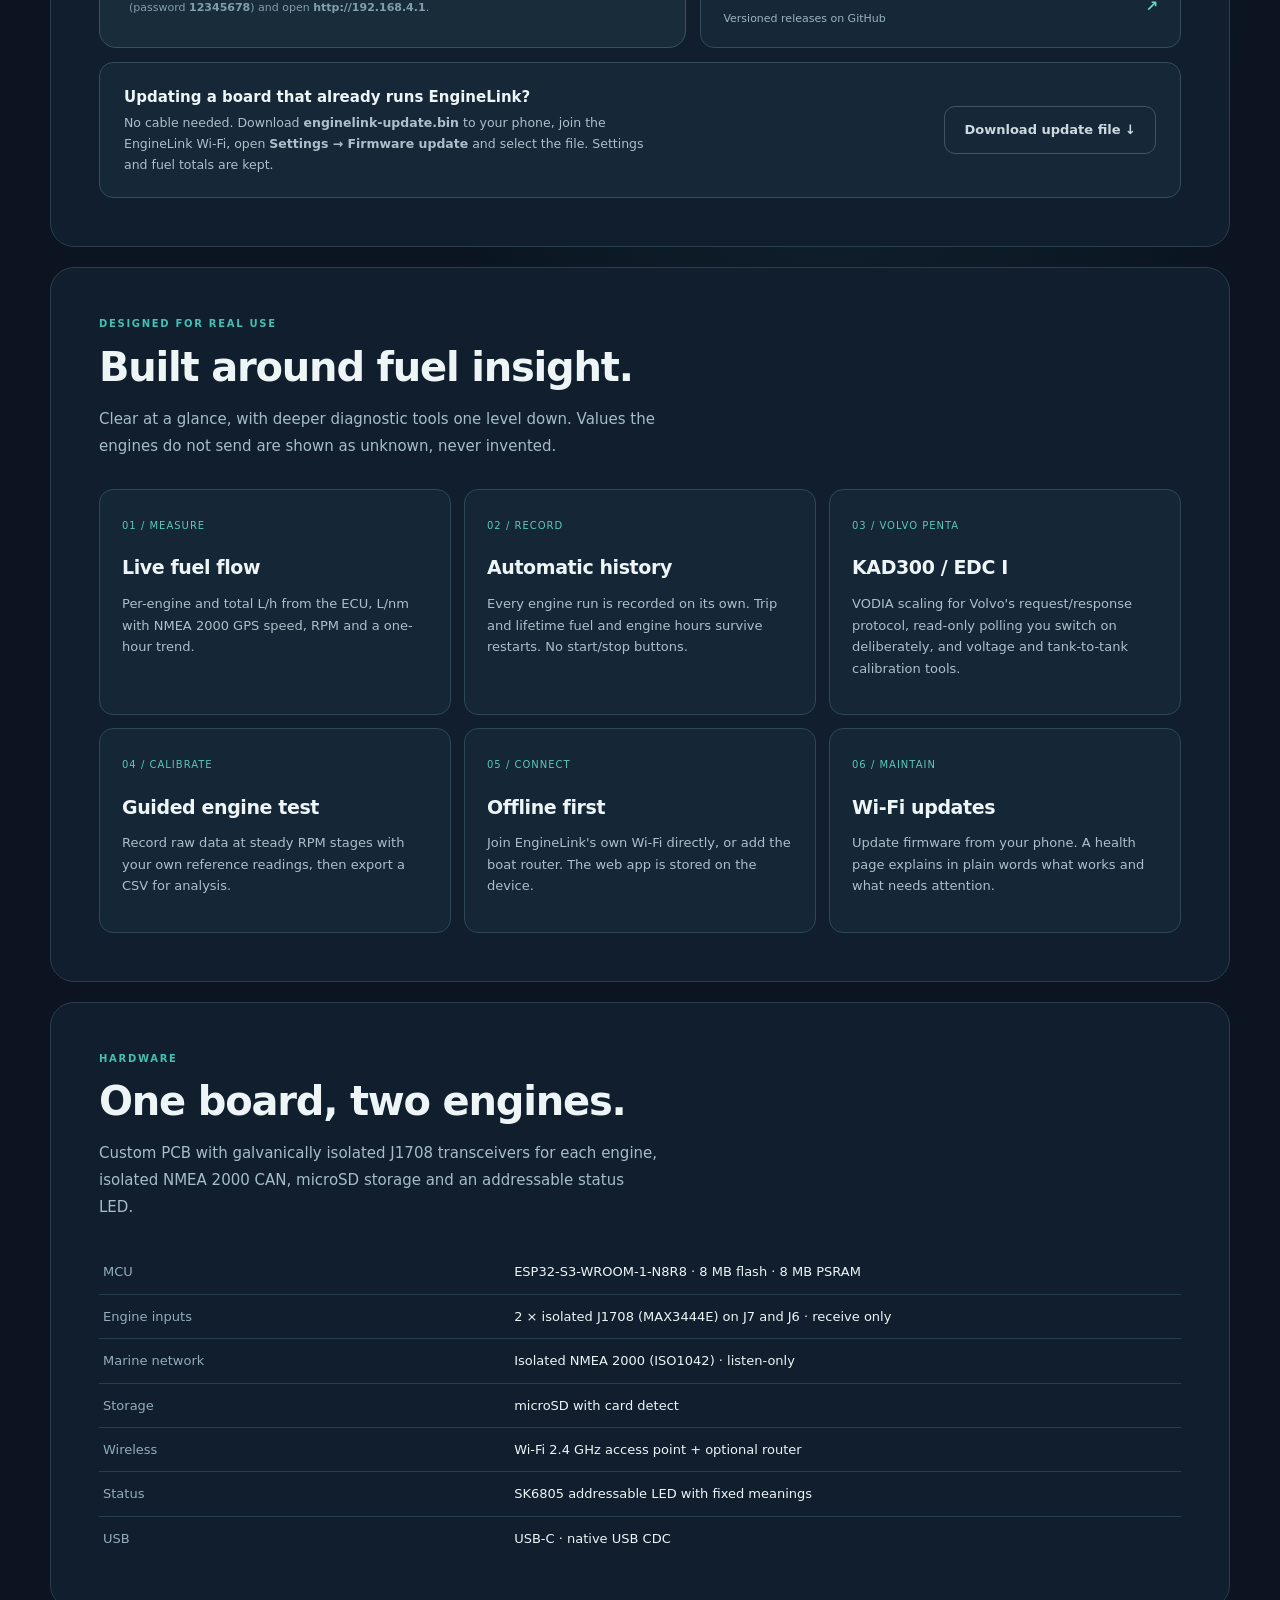
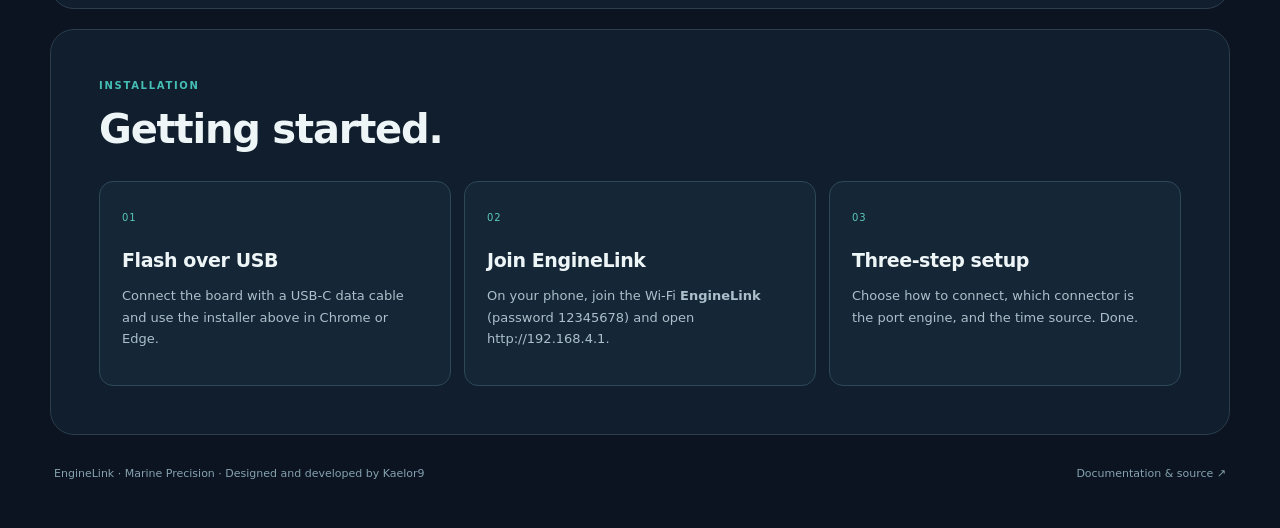
==== commit 7751d41a: "Add firmware version selector to USB installer" ====
--- a/site/index.html
+++ b/site/index.html
@@ -14,7 +14,7 @@
 <div class="board"><img src="assets/board-3d.png" alt="EngineLink printed circuit board with ESP32-S3 module and screw terminals" width="800" height="482"><div class="float right"><small>PRIMARY FOCUS</small><b>Fuel insights</b><span>Measure · Log · Analyze</span></div></div></section>
 
 <section class="panel" id="downloads"><div class="eyebrow plain">FIRMWARE &amp; DOWNLOADS</div><h2>Your device. Your control.</h2><p class="sectiondesc">Flash the EngineLink application over USB once. After that you can update over Wi-Fi from the device's own Settings page. This is alpha firmware: fuel decoding and hardware still need validation on real engine traffic.</p>
-<div class="downloadgrid"><div class="installer"><span class="tiny">USB INSTALLER · ESP32-S3 · APPLICATION ALPHA</span><h3>Install EngineLink <span data-version>alpha</span></h3><p>Installs a fresh EngineLink firmware image over USB. <b>This completely replaces the existing firmware and erases saved Wi-Fi settings, calibration, fuel history and internal data.</b> The microSD card is not affected by this USB flash.</p><div class="warning" role="note"><b>Initial hardware validation required.</b> Disconnect the engine networks and NMEA 2000 during first flashing and bring-up. J1708 transmit is disabled in firmware. Before any engine connection, verify both isolated supply rails and that SJ1/SJ2 are open.</div><div id="release-status" class="status" role="status">Checking EngineLink build…</div><label class="confirm"><input type="checkbox" id="accept-risk"><span>I understand this full USB installation overwrites existing EngineLink data. I will disconnect engine networks and NMEA 2000 for first testing, and verify the isolated hardware supplies before connecting them.</span></label><div id="installer-wait"><button class="btn disabled" disabled>Preparing installer</button></div><div id="installer-ready" hidden></div><small class="hint">Chrome or Edge on desktop · USB data cable · <b>Full reinstall: the 8 MB USB image overwrites existing firmware, settings and internal history, even without selecting Erase Flash. The microSD card is not erased.</b> Afterwards join the Wi-Fi <b>EngineLink</b> (password <b>12345678</b>) and open <b>http://192.168.4.1</b>.</small></div>
+<div class="downloadgrid"><div class="installer"><span class="tiny">USB INSTALLER · ESP32-S3 · APPLICATION ALPHA</span><h3>Install EngineLink <span data-version>alpha</span></h3><p>Installs a fresh EngineLink firmware image over USB. <b>This completely replaces the existing firmware and erases saved Wi-Fi settings, calibration, fuel history and internal data.</b> The microSD card is not affected by this USB flash.</p><div class="warning" role="note"><b>Initial hardware validation required.</b> Disconnect the engine networks and NMEA 2000 during first flashing and bring-up. J1708 transmit is disabled in firmware. Before any engine connection, verify both isolated supply rails and that SJ1/SJ2 are open.</div><div class="version-picker"><label for="firmware-version">Firmware version</label><select id="firmware-version" disabled><option value="latest">Checking available versions…</option></select><small id="version-help" class="hint">The latest firmware is selected by default. You can also choose an older published release.</small></div><div id="release-status" class="status" role="status">Checking EngineLink build…</div><label class="confirm"><input type="checkbox" id="accept-risk"><span>I understand this full USB installation overwrites existing EngineLink data. I will disconnect engine networks and NMEA 2000 for first testing, and verify the isolated hardware supplies before connecting them.</span></label><div id="installer-wait"><button class="btn disabled" disabled>Preparing installer</button></div><div id="installer-ready" hidden></div><small class="hint">Chrome or Edge on desktop · USB data cable · <b>Full reinstall: the 8 MB USB image overwrites existing firmware, settings and internal history, even without selecting Erase Flash. The microSD card is not erased.</b> Afterwards join the Wi-Fi <b>EngineLink</b> (password <b>12345678</b>) and open <b>http://192.168.4.1</b>.</small></div>
 <div class="links"><a href="https://github.com/Kaelor9/EngineLink/blob/main/docs/USB_RECOVERY.md"><span><b>Recover Wi-Fi without wiping history</b><small>Existing board, USB-C, backups, preserve NVS and LittleFS</small></span><strong>↗</strong></a><a href="enginelink-update.bin" download id="ota-link"><span><b>Wi-Fi update file</b><small id="ota-info">enginelink-update.bin · install from Settings → Firmware update</small></span><strong>↓</strong></a><a href="https://github.com/Kaelor9/EngineLink/archive/refs/heads/main.zip"><span><b>Download source code</b><small>Latest repository · ZIP archive</small></span><strong>↗</strong></a><a href="https://github.com/Kaelor9/EngineLink/releases"><span><b>Firmware releases</b><small>Versioned releases on GitHub</small></span><strong>↗</strong></a></div></div>
 <div class="updatecard"><div><b>Updating a board that already runs EngineLink?</b><p>No cable needed. Download <b>enginelink-update.bin</b> to your phone, join the EngineLink Wi-Fi, open <b>Settings → Firmware update</b> and select the file. Settings and fuel totals are kept.</p></div><a class="btn ghost" href="enginelink-update.bin" download>Download update file ↓</a></div></section>
 
